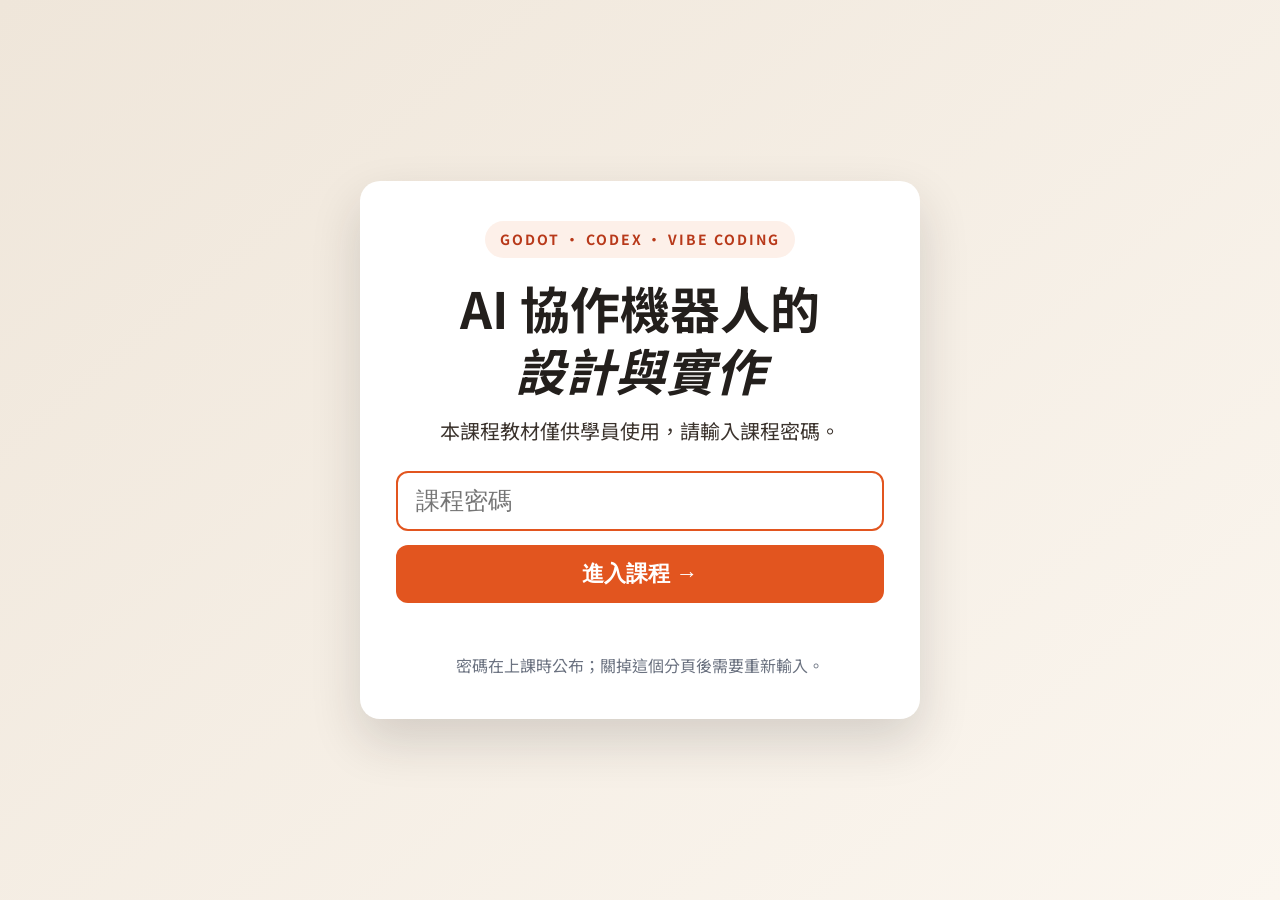
==== index.html @ 9efdf80b "feat: complete clone of AI Cobot course site with media, guides, samples and reader" ====
<!doctype html>
<html lang="zh-Hant">
<head>
<meta charset="utf-8">
<meta name="viewport" content="width=device-width,initial-scale=1">
<title>AI 協作機器人的設計與實作｜阿亮老師</title>
<meta name="description" content="阿亮老師課程：不用買硬體，用白話告訴 AI，在 Godot 做出一個個會動的機器人模擬。">
<link rel="preconnect" href="https://fonts.googleapis.com">
<link rel="preconnect" href="https://fonts.gstatic.com" crossorigin>
<link href="https://fonts.googleapis.com/css2?family=Noto+Sans+TC:wght@400;500;700&family=Noto+Serif+TC:wght@600;800;900&display=swap" rel="stylesheet">
<link rel="stylesheet" href="assets/style.css">
<style>
.cat{display:flex;align-items:baseline;flex-wrap:wrap;gap:14px;margin:40px 0 16px;font-size:30px}
.cat span{background:#e8531f;color:#fff;font-size:16px;padding:4px 12px;border-radius:6px}
.cat small{font-size:18px;color:#6b7280;font-weight:400}
.hero .sub2{font-size:clamp(24px,2vw,34px);font-weight:700;color:#3b332d;margin:0 0 14px;line-height:1.6}
.hero-art{aspect-ratio:3/2;box-shadow:0 22px 50px rgba(35,31,28,.14)}
.hero-art img{width:100%;height:100%;object-fit:cover;display:block}
.hero-art img{transition:opacity .8s}
.hero-art.is3d img{opacity:0}
.hero-art .hero3d{position:absolute;inset:0;width:100%;height:100%;display:block;touch-action:pan-y}
.pic.has-img .tagno{z-index:1}
a.pic{color:inherit}
.tvol h3 a:hover{color:var(--accent)}
.acts{display:flex;flex-wrap:wrap;gap:10px;align-items:flex-start;margin-top:4px}
.acts .btn,.res summary{display:inline-flex;align-items:center;gap:6px;font-weight:700;font-size:17px;padding:9px 16px;border-radius:10px;cursor:pointer;list-style:none;transition:.15s}
.acts .read{background:var(--accent);color:#fff}
.acts .read:hover{background:var(--accent-2)}
.acts .demo{background:#fff;color:#0f766e;border:1.5px solid #14b8a6}
.acts .vid{background:#fff;color:#7c3aed;border:1.5px solid #a78bfa}
.acts .vid:hover{background:#f5f3ff}
/* 三顆按鈕排同一排（2026-10-11 老師要求）；U00 有四顆，放不下才換行（2026-10-16） */
.acts{flex-wrap:wrap;gap:8px}
.acts .btn,.acts .res summary{white-space:nowrap;padding:9px 12px;font-size:clamp(14px,1.05vw,16.5px)}
.acts>.btn,.acts>.res{flex:0 1 auto;min-width:0}
.acts .demo:hover{background:#e6fffa}
.res{position:relative}
.res summary::-webkit-details-marker{display:none}
.res summary{background:#fff;color:var(--accent-2);border:1.5px solid var(--accent)}
.res summary:hover,.res[open] summary{background:var(--accent-soft)}
.res .menu{position:absolute;left:0;bottom:calc(100% + 8px);z-index:5;min-width:270px;background:#fff;border:1px solid var(--line);border-radius:12px;box-shadow:0 14px 34px rgba(35,31,28,.18);padding:6px}
.res .menu a{display:block;padding:10px 14px;border-radius:8px;font-size:16.5px;white-space:nowrap}
.res .menu a:hover{background:var(--accent-soft);color:var(--accent-2)}
.pic .soonbadge{position:absolute;top:13px;right:14px;z-index:1;background:rgba(35,31,28,.78);color:#fff;font-size:13.5px;font-weight:700;padding:4px 12px;border-radius:999px}
.tvol.soon .pic img{filter:saturate(.75)}
.tvol.soon{opacity:.82;cursor:default}
.tvol.soon:hover{transform:none}
.tvol.soon .pic{background:linear-gradient(140deg,#efe6da,#f8f1e8)}
a.dl{display:inline-block;margin:4px 10px 4px 0;color:#b93a10;font-weight:700}
/* 課程亮點（2026-10-16 老師要求：寫亮點、不寫數字、不寫上課方式） */
.hl{list-style:none;padding:0;margin:6px 0 10px;display:grid;grid-template-columns:repeat(3,1fr);gap:12px}
@media(max-width:900px){.hl{grid-template-columns:repeat(2,1fr)}}
@media(max-width:560px){.hl{grid-template-columns:1fr}}
.hl li{background:#fff;border:1px solid var(--line);border-left:5px solid var(--accent);border-radius:12px;padding:14px 16px;font-size:16.5px;line-height:1.65;color:#4b4038}
.hl li b{display:block;font-size:19px;color:#231f1c;margin-bottom:4px}
</style>
</head>
<body>
<div id="gate" class="gate" hidden>
  <form class="gcard" id="gform" autocomplete="off">
    <span class="badge">GODOT · CODEX · VIBE CODING</span>
    <h1>AI 協作機器人的<br><em>設計與實作</em></h1>
    <p class="gsub">本課程教材僅供學員使用，請輸入課程密碼。</p>
    <input id="gpw" type="password" placeholder="課程密碼" autocomplete="current-password" required>
    <button type="submit">進入課程 →</button>
    <p class="gerr" id="gerr" role="alert"></p>
    <p class="gnote">密碼在上課時公布；關掉這個分頁後需要重新輸入。</p>
  </form>
</div>
<div id="app"></div>
<div class="gbar" id="gbar" hidden><span id="glvl"></span><button id="gadm" hidden>🔑 密碼管理</button><button id="gout">🔒 登出</button></div>
<div class="gmask" id="gpanel" hidden>
  <div class="gbox" role="dialog" aria-label="密碼管理">
    <div class="ghead"><b>🔑 密碼管理</b><button class="gx" id="gclose" aria-label="關閉">✕</button></div>
    <p class="gtip">網站只存每組密碼的 SHA-256 雜湊，看不到明碼；忘記的密碼只能停用後重設一組新的。</p>
    <table class="gtab"><thead><tr><th>名稱</th><th>能看到</th><th>來源</th><th>狀態</th><th></th></tr></thead><tbody id="grows"></tbody></table>
    <h3 id="gfh">新增密碼</h3>
    <div class="gform2">
      <label>名稱<input id="nlabel" placeholder="例：週六班學員" maxlength="40"></label>
      <label>能看到<select id="nlvl"><option value="student">學員：前兩篇（U00～U06）</option><option value="all">全部單元（含第三篇以後）</option></select></label>
      <label>新密碼<input id="npw" type="text" placeholder="至少 6 個字" autocomplete="off"></label>
      <label>終極密碼（確認身分）<input id="napw" type="password" autocomplete="off"></label>
      <input type="hidden" id="nreplace">
      <button id="nsave">儲存</button><button id="ncancel" class="ghost" hidden>取消換密碼</button>
    </div>
    <p class="gmsg" id="gmsg" role="status"></p>
  </div>
</div>
<style>
.gate{position:fixed;inset:0;display:grid;place-items:center;padding:16px;background:linear-gradient(140deg,#efe6da,#fbf6ef)}
.gate[hidden],.gmask[hidden],.gbar[hidden]{display:none}
.gcard{width:min(560px,100%);background:#fff;border-radius:20px;box-shadow:0 22px 50px rgba(35,31,28,.16);padding:40px 36px;text-align:center}
.gcard h1{font-size:clamp(34px,5vw,50px);line-height:1.25;margin:18px 0 12px}
.gsub{font-size:20px;color:#3b332d;margin:0 0 22px}
.gcard input{width:100%;font-size:24px;padding:14px 18px;border:2px solid #d9cfc4;border-radius:12px;box-sizing:border-box}
.gcard input:focus{outline:none;border-color:var(--accent,#e8531f)}
.gcard button{width:100%;margin-top:14px;font-size:22px;font-weight:700;padding:14px;border:0;border-radius:12px;background:var(--accent,#e8531f);color:#fff;cursor:pointer}
.gerr{color:#c0392b;font-size:19px;font-weight:700;min-height:28px;margin:14px 0 0}
.gnote{color:#6b7280;font-size:16px;margin:6px 0 0}
.gbar{position:fixed;right:16px;bottom:16px;z-index:50;display:flex;gap:8px;align-items:center;flex-wrap:wrap;justify-content:flex-end}
.gbar span{background:#fff;border-radius:999px;padding:6px 12px;font-size:14px;color:#5b6472;box-shadow:0 6px 18px rgba(35,31,28,.12)}
.gbar button{font-size:16px;font-weight:700;padding:9px 16px;border-radius:999px;border:1.5px solid #d9cfc4;background:#fff;cursor:pointer;box-shadow:0 6px 18px rgba(35,31,28,.14)}
.gmask{position:fixed;inset:0;z-index:60;background:rgba(20,18,16,.45);display:grid;place-items:center;padding:12px}
.gbox{width:min(860px,100%);max-height:92vh;overflow:auto;background:#fff;border-radius:18px;padding:20px 22px;box-shadow:0 22px 50px rgba(0,0,0,.25)}
.ghead{display:flex;justify-content:space-between;align-items:center;font-size:22px}
.gx{border:0;background:none;font-size:22px;cursor:pointer}
.gtip{color:#6b7280;font-size:15px;margin:6px 0 10px}
.gtab{width:100%;border-collapse:collapse;font-size:15px}
.gtab th,.gtab td{border-bottom:1px solid #eee;padding:8px 6px;text-align:left;vertical-align:middle}
.gtab td button{font-size:14px;padding:4px 10px;border-radius:8px;border:1px solid #d9cfc4;background:#fff;cursor:pointer;margin:2px}
.gtab tr.off td{color:#aaa}
.gform2{display:grid;grid-template-columns:repeat(auto-fit,minmax(180px,1fr));gap:10px;align-items:end}
.gform2 label{display:flex;flex-direction:column;font-size:14px;color:#3b332d;gap:4px}
.gform2 input,.gform2 select{font-size:16px;padding:8px 10px;border:1.5px solid #d9cfc4;border-radius:10px}
.gform2 button{font-size:16px;font-weight:700;padding:10px;border:0;border-radius:10px;background:var(--accent,#e8531f);color:#fff;cursor:pointer}
.gform2 button.ghost{background:#eee;color:#333}
.gmsg{min-height:24px;font-weight:700;margin:10px 0 0}
</style>
<script type="module">
import { login, logout, session, homeHtml, levelName, adminList, adminAdd, adminRemove, adminDisable, adminEnable } from './assets/gate.js';
const $ = id => document.getElementById(id);
const next = new URLSearchParams(location.search).get('next');
let adminPw = '';
async function show(s){
  if (next && /^reader\.html\?u=[A-Za-z0-9]+$/.test(next)){ location.replace(next); return; }
  $('app').innerHTML = await homeHtml(s);
  $('gate').hidden = true; $('gbar').hidden = false;
  $('glvl').textContent = '目前權限：' + levelName(s.lvl);
  $('gadm').hidden = s.lvl !== 'admin';
  document.addEventListener('click', e => {
    document.querySelectorAll('details.res[open]').forEach(d => { if (!d.contains(e.target)) d.open = false; });
  });
  if (location.hash){ const t = document.querySelector(location.hash); if (t) t.scrollIntoView(); }
}
$('gout').onclick = () => { logout(); location.href = 'index.html'; };
$('gform').onsubmit = async e => {
  e.preventDefault();
  $('gerr').textContent = '';
  try{
    const pw = $('gpw').value, lvl = await login(pw);
    if (!lvl){ $('gerr').textContent = '密碼不正確，請再試一次'; $('gpw').select(); return; }
    if (lvl === 'admin') adminPw = pw;
    show(await session());
  }catch(_){ $('gerr').textContent = '這個瀏覽器無法驗證密碼（請用 https 開啟網站）'; }
};
/* ---------- 密碼管理 ---------- */
const msg = (t, ok) => { $('gmsg').textContent = t; $('gmsg').style.color = ok ? '#0f766e' : '#c0392b'; };
const esc = t => String(t || '').replace(/[&<>"]/g, c => ({ '&': '&amp;', '<': '&lt;', '>': '&gt;', '"': '&quot;' })[c]);
async function draw(){
  const rows = await adminList();
  $('grows').innerHTML = rows.map(r => `<tr class="${r.off ? 'off' : ''}"><td>${esc(r.label) || '（未命名）'}</td><td>${levelName(r.lvl)}</td>
    <td>${r.builtin ? '內建' : '線上新增'}</td><td>${r.off ? '已停用' : '可登入'}</td><td>${r.lvl === 'admin' ? '' :
    `<button data-a="re" data-h="${r.h}" data-l="${esc(r.label)}" data-v="${r.lvl}" data-b="${r.builtin ? 1 : 0}">換密碼</button>` +
    (r.off ? `<button data-a="on" data-h="${r.h}">啟用</button>` : `<button data-a="off" data-h="${r.h}">停用</button>`) +
    (r.builtin ? '' : `<button data-a="del" data-h="${r.h}">刪除</button>`)}</td></tr>`).join('');
}
function resetForm(){ $('nreplace').value = ''; $('gfh').textContent = '新增密碼'; $('ncancel').hidden = true; $('nlabel').value = ''; $('npw').value = ''; }
$('gadm').onclick = async () => { $('gpanel').hidden = false; $('napw').value = adminPw; msg(''); resetForm(); try{ await draw(); }catch(e){ msg('讀取失敗：' + e.message); } };
$('gclose').onclick = () => { $('gpanel').hidden = true; };
$('ncancel').onclick = resetForm;
$('grows').onclick = async e => {
  const b = e.target.closest('button'); if (!b) return;
  const ap = $('napw').value; if (!ap){ msg('請先在下方輸入終極密碼'); return; }
  try{
    if (b.dataset.a === 're'){
      $('nreplace').value = b.dataset.h + '|' + b.dataset.b; $('nlabel').value = b.dataset.l; $('nlvl').value = b.dataset.v;
      $('gfh').textContent = '換密碼：' + (b.dataset.l || ''); $('ncancel').hidden = false; $('npw').focus(); return;
    }
    if (b.dataset.a === 'off') await adminDisable(ap, b.dataset.h);
    if (b.dataset.a === 'on') await adminEnable(ap, b.dataset.h);
    if (b.dataset.a === 'del') await adminRemove(ap, b.dataset.h);
    adminPw = ap; msg('已更新', true); await draw();
  }catch(err){ msg(err.message); }
};
$('nsave').onclick = async () => {
  const ap = $('napw').value, pw = $('npw').value.trim(), label = $('nlabel').value.trim(), lvl = $('nlvl').value;
  if (!ap){ msg('請輸入終極密碼'); return; }
  try{
    await adminAdd(ap, label, lvl, pw);
    const rep = $('nreplace').value;
    if (rep){ const [h, builtin] = rep.split('|'); await (builtin === '1' ? adminDisable(ap, h) : adminRemove(ap, h)); }
    adminPw = ap; msg(rep ? '已換成新密碼（舊密碼已失效）' : '已新增，現在就能用這組密碼登入', true); resetForm(); await draw();
  }catch(err){ msg(err.message); }
};
const s = await session();
if (s) show(s); else { $('gate').hidden = false; $('gpw').focus(); }
</script>
</body>
</html>
---- assets/style.css ----
/* 課程首頁樣式 — 仿雜誌書封風格，淺色底＋橘紅強調 */
:root{
  --ink:#231f1c; --soft:#6b625a; --line:#e6e0d6;
  --accent:#e2551f; --accent-2:#b8391a; --accent-soft:#fdf0e9;
  --paper:#fffdf9; --bg:#f4f1ea;
}
*{box-sizing:border-box}
html{scroll-behavior:smooth}
body{
  margin:0;background:var(--bg);color:var(--ink);
  font-family:"Noto Sans TC","Microsoft JhengHei",system-ui,sans-serif;
  line-height:1.8;-webkit-font-smoothing:antialiased;
}
a{color:inherit;text-decoration:none}
.wrap{width:100%;max-width:1880px;margin:0 auto;padding:0 clamp(18px,3vw,56px)}

/* 跑馬燈 */
.ticker{background:var(--ink);color:#f6efe7;overflow:hidden;font-size:16px;padding:10px 0}
.ticker-track{display:flex;width:max-content;animation:roll 34s linear infinite}
.ticker-group{display:flex;align-items:center;gap:16px;padding-right:16px;white-space:nowrap}
.ticker a{opacity:.9}
.ticker a:hover{opacity:1;color:#ffb08a}
.ticker .sep{opacity:.4}
@keyframes roll{from{transform:translateX(0)}to{transform:translateX(-50%)}}
@media(prefers-reduced-motion:reduce){.ticker-track{animation:none}}

/* Hero */
.hero{display:grid;grid-template-columns:1.05fr .95fr;gap:44px;align-items:center;
      padding:56px 0 44px}
.badge{display:inline-block;background:var(--accent-soft);color:var(--accent-2);
       font-size:14px;font-weight:700;letter-spacing:.14em;padding:6px 15px;border-radius:999px}
.hero h1{font-family:"Noto Serif TC",serif;font-size:clamp(40px,3.6vw,64px);line-height:1.28;
         margin:16px 0 14px;letter-spacing:-.01em}
.hero h1 em{font-style:normal;color:var(--accent);display:block}
.lead{color:var(--soft);font-size:20px;margin:0 0 26px}
.cta{display:inline-block;background:var(--accent);color:#fff;font-weight:700;
     padding:16px 36px;border-radius:12px;font-size:19px;transition:.18s}
.cta:hover{background:var(--accent-2);transform:translateY(-2px);
           box-shadow:0 10px 24px rgba(226,85,31,.28)}
.hero-art{aspect-ratio:16/10;border-radius:18px;border:1px solid var(--line);
          background:linear-gradient(135deg,#fff 0%,var(--accent-soft) 55%,#ffe4d3 100%);
          display:grid;place-items:center;overflow:hidden;position:relative}
.hero-art .glyph{font-size:96px;opacity:.85}
.hero-art .stack{position:absolute;display:flex;gap:11px;bottom:22px}
.hero-art .stack i{width:52px;height:68px;border-radius:5px;background:#fff;
                   border:1px solid var(--line);box-shadow:0 5px 14px rgba(0,0,0,.09);
                   display:grid;place-items:center;font-style:normal;font-weight:800;
                   color:var(--accent);font-size:15px}

/* 區塊 */
.sec{padding:46px 0 10px}
.sec h2{font-family:"Noto Serif TC",serif;font-size:36px;margin:0 0 6px}
.sub{color:var(--soft);margin:0 0 26px;font-size:19px}

/* 卡片牆 */
.mag{display:grid;grid-template-columns:repeat(auto-fill,minmax(400px,1fr));gap:28px}
.tvol{display:flex;flex-direction:column;background:var(--paper);border:1px solid var(--line);
      border-radius:16px;overflow:hidden;transition:.2s}
.tvol:hover{transform:translateY(-4px);box-shadow:0 16px 36px rgba(35,31,28,.13);
            border-color:#d9cfc0}
.pic{aspect-ratio:16/9;overflow:hidden;display:grid;place-items:center;position:relative;
     background:linear-gradient(140deg,#2b2622,#4a3f36)}
.pic .big{font-size:84px}
.pic img{width:100%;height:100%;object-fit:cover;display:block;transition:transform .35s}
.tvol:hover .pic img{transform:scale(1.04)}
.pic.has-img .tagno{z-index:1;box-shadow:0 2px 8px rgba(0,0,0,.2)}
.pic .tagno{position:absolute;top:13px;left:14px;background:rgba(255,255,255,.93);
            color:var(--accent-2);font-size:13.5px;font-weight:800;letter-spacing:.1em;
            padding:4px 11px;border-radius:999px}
.tvol .body{padding:19px 21px 21px;display:flex;flex-direction:column;flex:1}
.no{color:var(--accent);font-size:14px;font-weight:800;letter-spacing:.14em;margin-bottom:6px}
.tvol h3{font-size:24px;margin:0 0 9px;line-height:1.45}
.tvol p{color:var(--soft);font-size:17.5px;margin:0 0 15px;flex:1}
.go{color:var(--accent);font-weight:700;font-size:17px}
.tvol:hover .go{color:var(--accent-2)}
.meta{margin-top:13px;padding-top:12px;border-top:1px dashed var(--line);
      color:var(--soft);font-size:15.5px}

/* 一覽表 */
.toc{background:var(--paper);border:1px solid var(--line);border-radius:16px;overflow:hidden}
.toc a,.toc .row{display:flex;align-items:center;gap:17px;padding:16px 22px;
                 border-bottom:1px solid var(--line);transition:.15s}
.toc a:last-child,.toc .row:last-child{border-bottom:0}
.toc a:hover{background:var(--accent-soft);padding-left:27px}
.toc .ch{font-weight:800;color:var(--accent);min-width:46px;font-size:18px}
.toc .nm{font-weight:700;font-size:19.5px}
.toc .ds{color:var(--soft);font-size:16.5px}
.toc .ar{margin-left:auto;color:var(--accent);font-weight:700}
.toc .row.soon{opacity:.55}
.toc .row.soon .ar{color:var(--soft);font-size:13px;font-weight:500}

/* 提示條 */
.tipbar{display:flex;gap:13px;align-items:flex-start;background:#fff8ef;
        border:1px solid #f2d7bd;border-radius:13px;padding:17px 22px;margin:26px 0 0;
        font-size:17.5px;color:#6d4a2f}
.tipbar b{color:var(--accent-2)}

/* 頁尾 */
footer{margin-top:64px;background:var(--ink);color:#e8e0d7;padding:40px 0 30px}
footer .wrap{text-align:center}
.au-label{color:#c9bdb0;font-size:12.5px;letter-spacing:.2em;margin-bottom:14px}
.au-name{font-family:"Noto Serif TC",serif;font-size:23px;margin:0 0 8px;color:#fff}
.au-desc{color:#bdb2a6;font-size:14.5px;margin:0 auto 22px;max-width:560px}
.license{border-top:1px solid #3b3530;padding-top:22px;margin-top:26px}
.lic-t{font-weight:700;margin:0 0 6px;color:#fff}
.fs{color:#bdb2a6;font-size:13.5px;margin:0 0 4px}
.warn{color:#e8946b;font-size:13px;margin:6px 0 0}

@media(max-width:860px){
  .mag{grid-template-columns:1fr}
  .hero{grid-template-columns:1fr;gap:26px;padding:34px 0 28px}
  .hero h1{font-size:33px}
  .hero-art{aspect-ratio:16/9}
  .toc a,.toc .row{flex-wrap:wrap;gap:9px}
}

/* Netlify 免費方案會注入一個 z-index 極高的徽章 iframe，
   位置正好壓在右下角工具列上，把「程式碼」按鈕擋住。
   這裡直接隱藏它，避免影響操作。 */
#nl-badge-frame,
iframe[title="Powered by Netlify"],
[id^="netlify-badge"]{
  display:none !important;
  pointer-events:none !important;
}
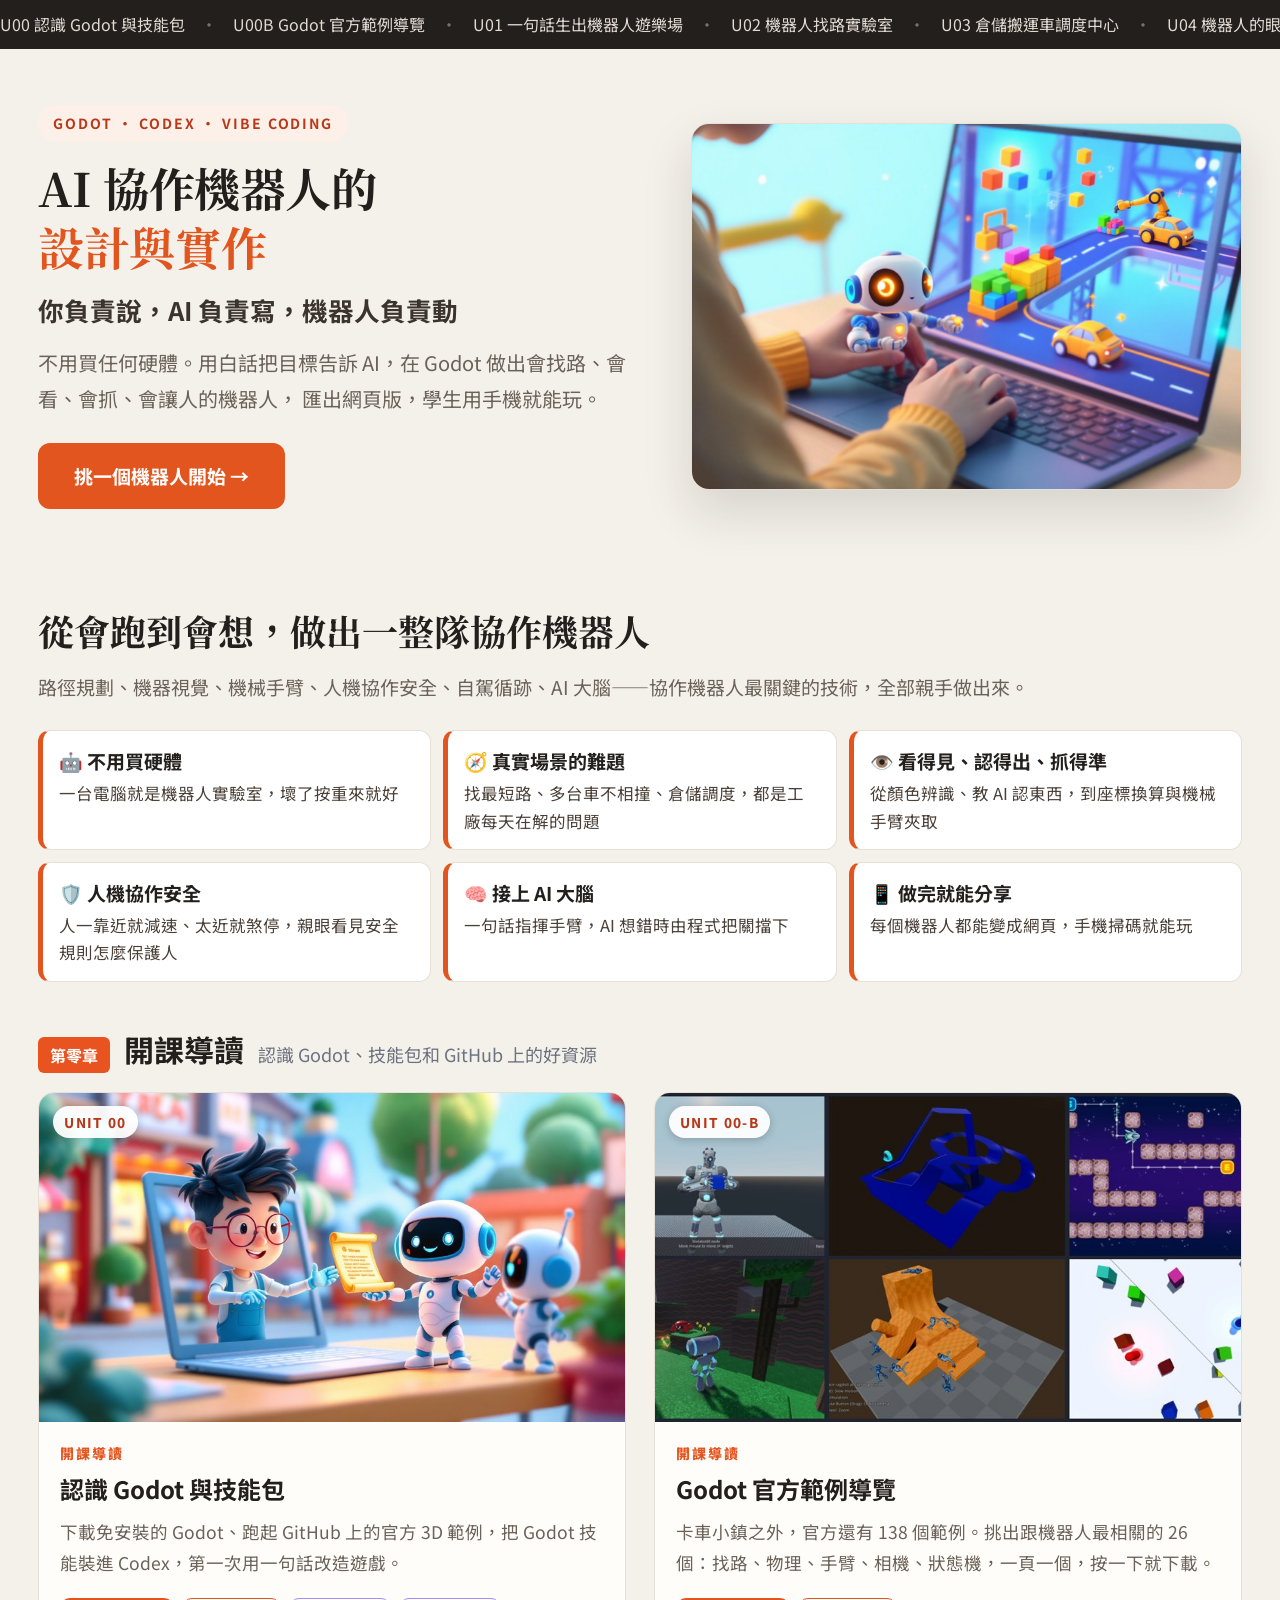
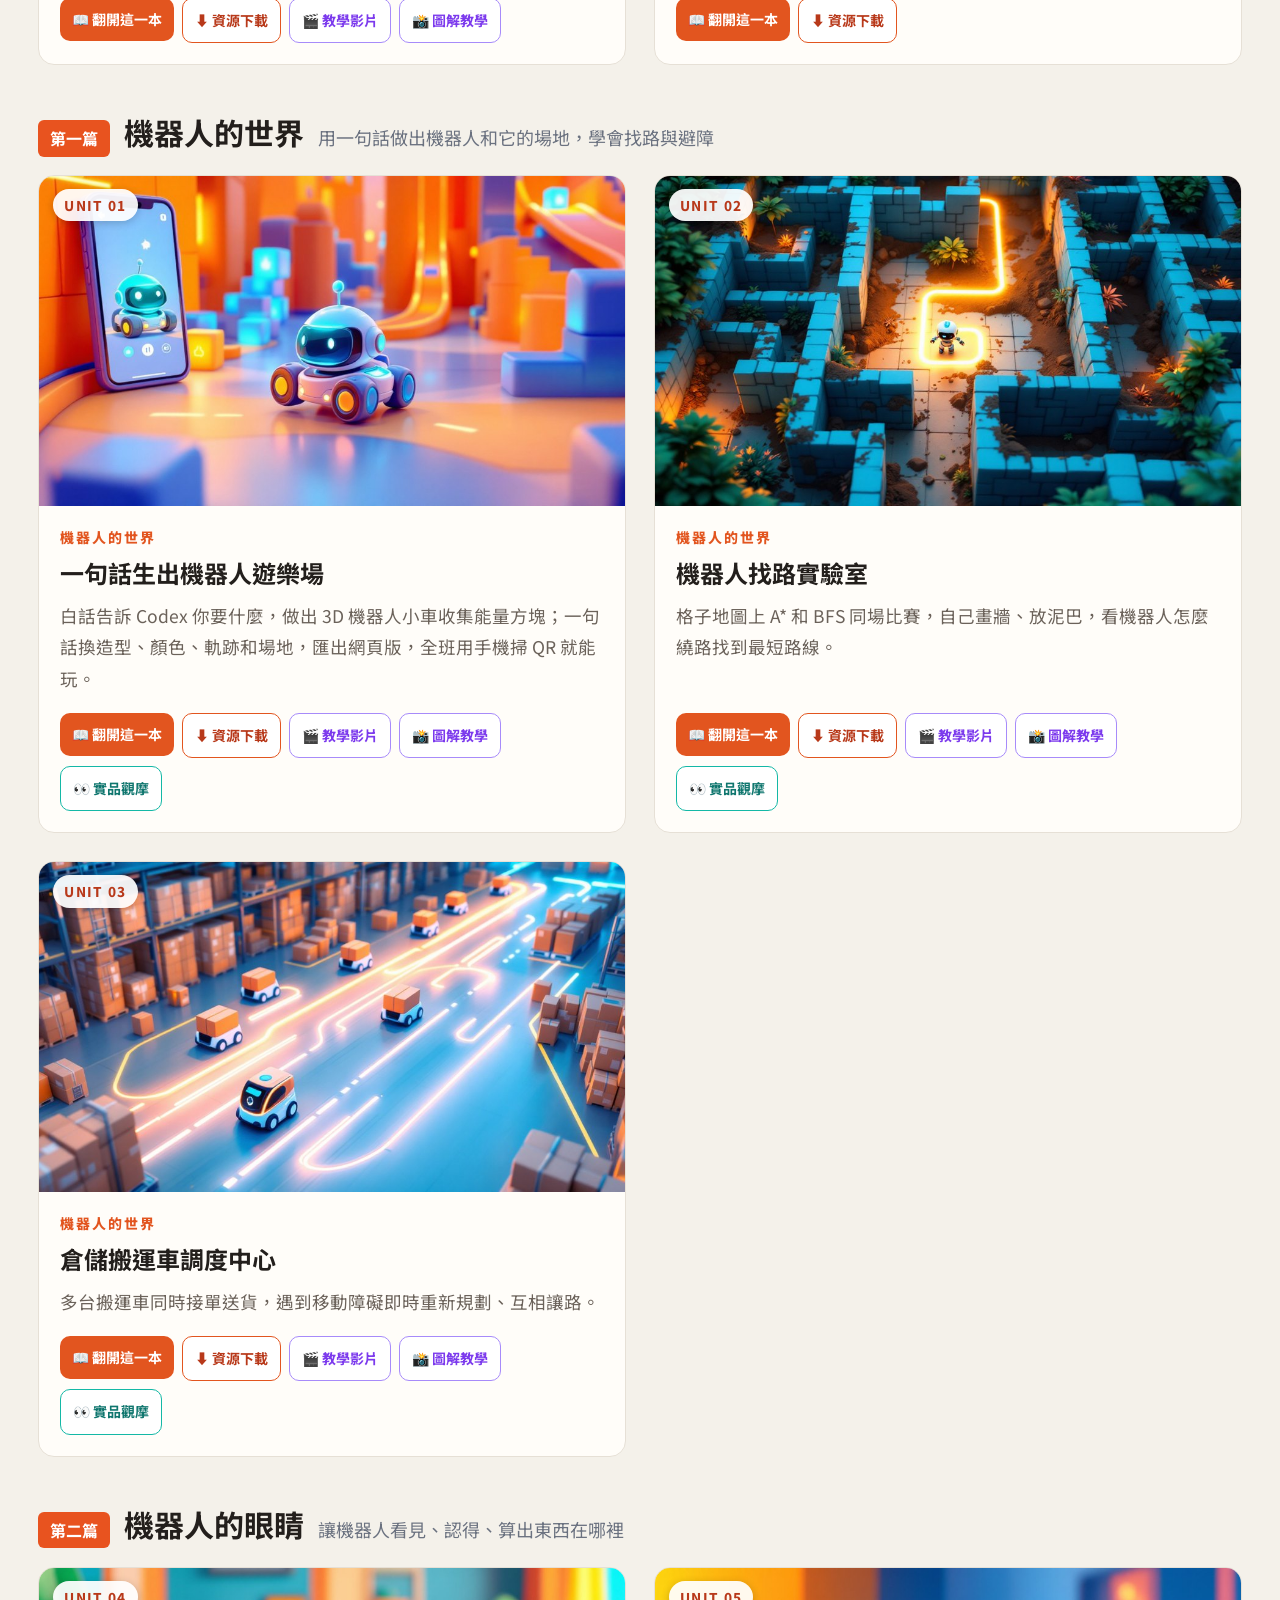
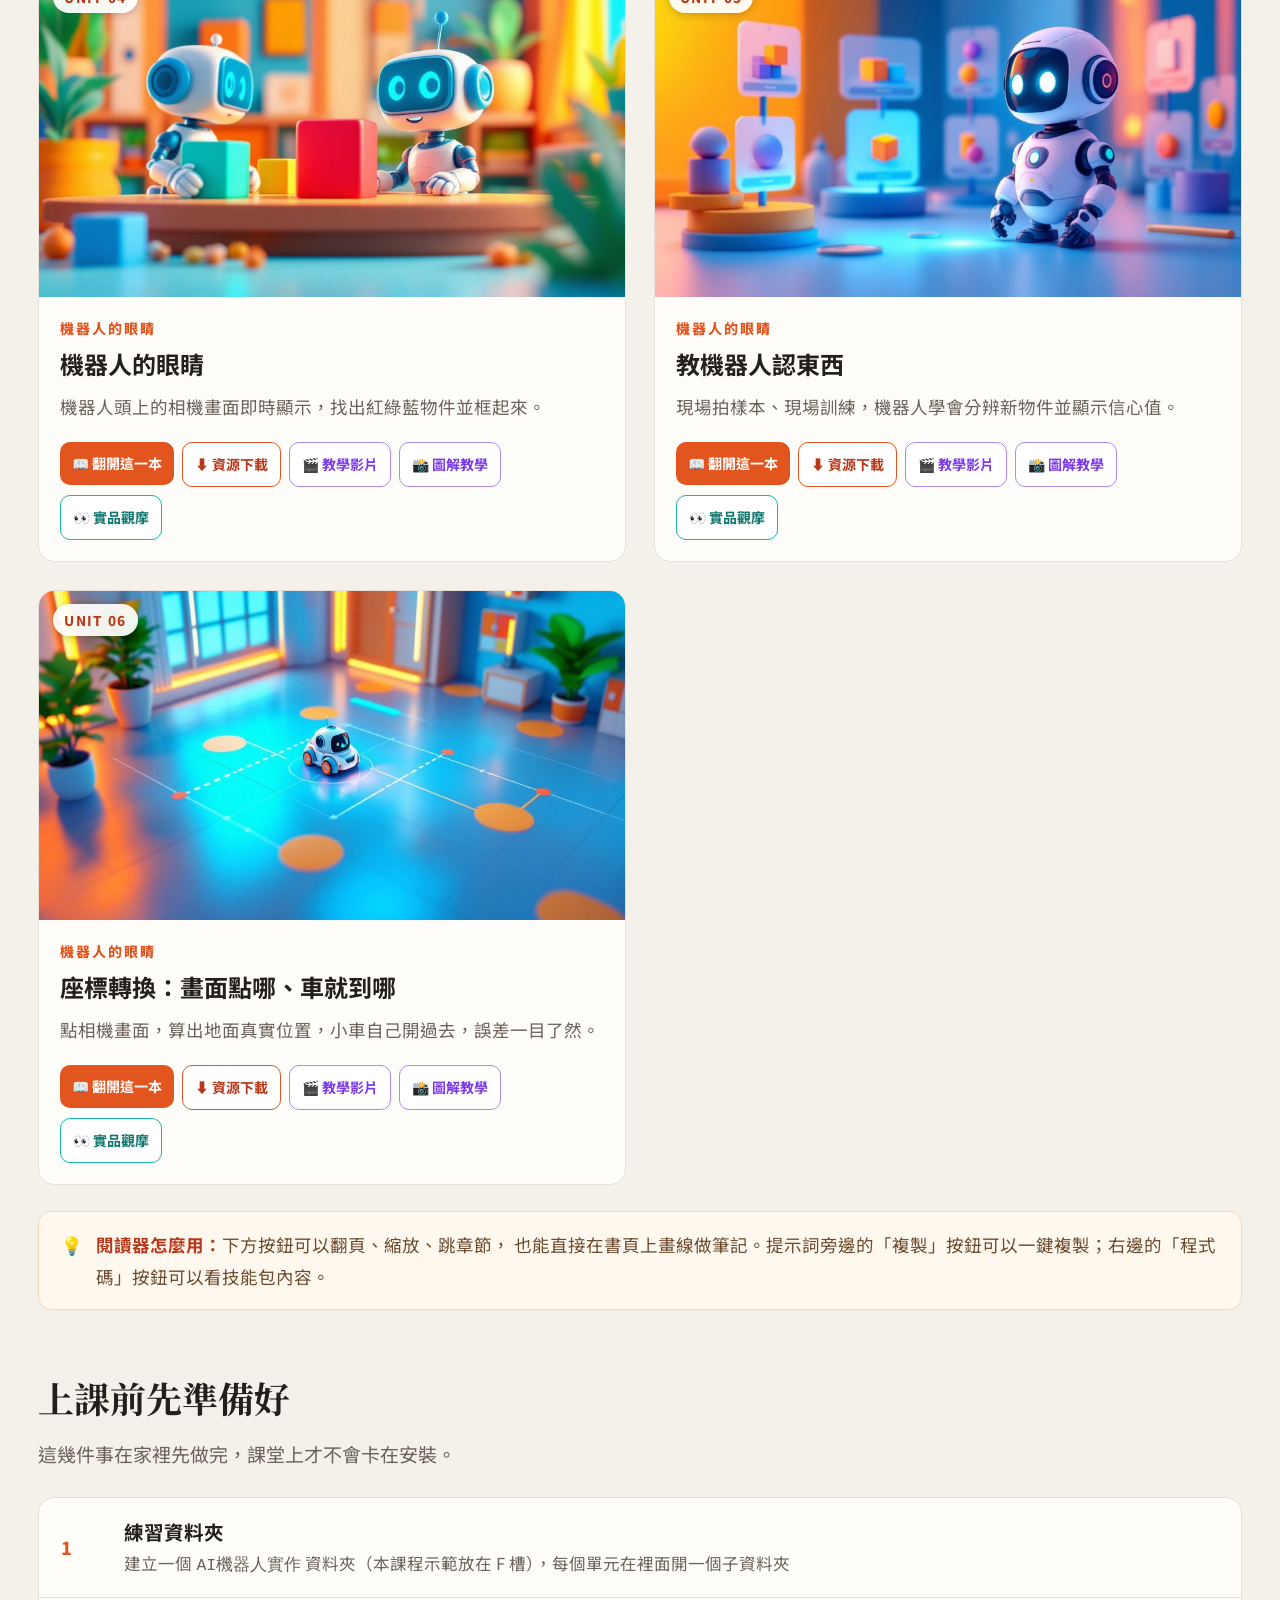
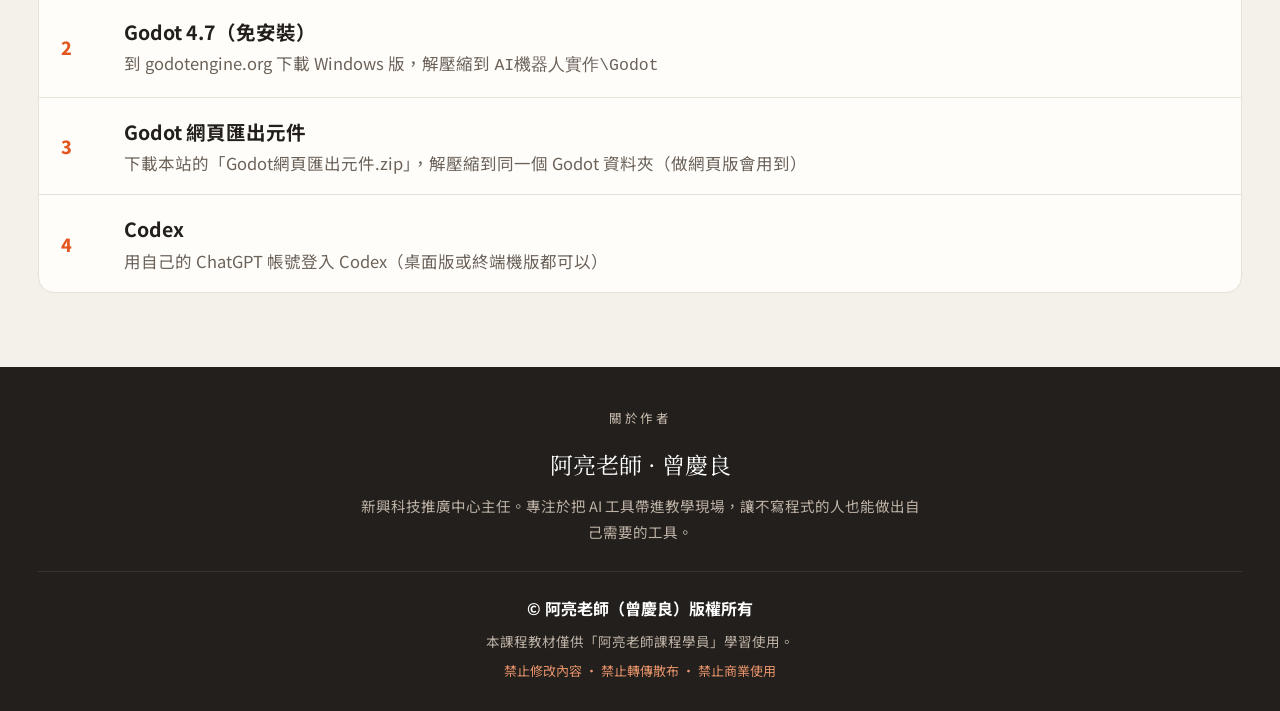
==== commit e2278f56: "feat: remove password gate completely for open access" ====
--- a/index.html
+++ b/index.html
@@ -56,134 +56,98 @@
 </style>
 </head>
 <body>
-<div id="gate" class="gate" hidden>
-  <form class="gcard" id="gform" autocomplete="off">
-    <span class="badge">GODOT · CODEX · VIBE CODING</span>
-    <h1>AI 協作機器人的<br><em>設計與實作</em></h1>
-    <p class="gsub">本課程教材僅供學員使用，請輸入課程密碼。</p>
-    <input id="gpw" type="password" placeholder="課程密碼" autocomplete="current-password" required>
-    <button type="submit">進入課程 →</button>
-    <p class="gerr" id="gerr" role="alert"></p>
-    <p class="gnote">密碼在上課時公布；關掉這個分頁後需要重新輸入。</p>
-  </form>
+<div id="app">
+<div class="ticker"><div class="ticker-track">
+<div class="ticker-group"><a href="#units">U00 認識 Godot 與技能包</a><span class="sep">·</span><a href="#units">U00B Godot 官方範例導覽</a><span class="sep">·</span><a href="#units">U01 一句話生出機器人遊樂場</a><span class="sep">·</span><a href="#units">U02 機器人找路實驗室</a><span class="sep">·</span><a href="#units">U03 倉儲搬運車調度中心</a><span class="sep">·</span><a href="#units">U04 機器人的眼睛</a><span class="sep">·</span><a href="#units">U05 教機器人認東西</a><span class="sep">·</span><a href="#units">U06 座標轉換：畫面點哪、車就到哪</a><span class="sep">·</span></div><div class="ticker-group" aria-hidden="true"><a href="#units">U00 認識 Godot 與技能包</a><span class="sep">·</span><a href="#units">U00B Godot 官方範例導覽</a><span class="sep">·</span><a href="#units">U01 一句話生出機器人遊樂場</a><span class="sep">·</span><a href="#units">U02 機器人找路實驗室</a><span class="sep">·</span><a href="#units">U03 倉儲搬運車調度中心</a><span class="sep">·</span><a href="#units">U04 機器人的眼睛</a><span class="sep">·</span><a href="#units">U05 教機器人認東西</a><span class="sep">·</span><a href="#units">U06 座標轉換：畫面點哪、車就到哪</a><span class="sep">·</span></div>
+</div></div>
+<div class="wrap">
+  <section class="hero">
+    <div>
+      <span class="badge">GODOT · CODEX · VIBE CODING</span>
+      <h1>AI 協作機器人的<br><em>設計與實作</em></h1>
+      <p class="sub2">你負責說，AI 負責寫，機器人負責動</p>
+      <p class="lead">不用買任何硬體。用白話把目標告訴 AI，在 Godot 做出會找路、會看、會抓、會讓人的機器人，
+        匯出網頁版，學生用手機就能玩。</p>
+      <a class="cta" href="#units">挑一個機器人開始 →</a>
+    </div>
+    <div class="hero-art"><img src="assets/hero.jpg" alt="老師對著筆電說出需求，螢幕裡的機器人開始動起來"></div>
+  </section>
+
+  <section class="sec" id="units">
+    <h2>從會跑到會想，做出一整隊協作機器人</h2>
+    <p class="sub">路徑規劃、機器視覺、機械手臂、人機協作安全、自駕循跡、AI 大腦——協作機器人最關鍵的技術，全部親手做出來。</p>
+    <ul class="hl">
+      <li><b>🤖 不用買硬體</b>一台電腦就是機器人實驗室，壞了按重來就好</li>
+      <li><b>🧭 真實場景的難題</b>找最短路、多台車不相撞、倉儲調度，都是工廠每天在解的問題</li>
+      <li><b>👁️ 看得見、認得出、抓得準</b>從顏色辨識、教 AI 認東西，到座標換算與機械手臂夾取</li>
+      <li><b>🛡️ 人機協作安全</b>人一靠近就減速、太近就煞停，親眼看見安全規則怎麼保護人</li>
+      <li><b>🧠 接上 AI 大腦</b>一句話指揮手臂，AI 想錯時由程式把關擋下</li>
+      <li><b>📱 做完就能分享</b>每個機器人都能變成網頁，手機掃碼就能玩</li>
+    </ul>
+    <h3 class="cat"><span>第零章</span>開課導讀<small>認識 Godot、技能包和 GitHub 上的好資源</small></h3>
+<div class="mag">
+<div class="tvol"><a class="pic has-img" href="reader.html?u=U00"><span class="tagno">UNIT 00</span><img src="assets/cards/U00.jpg" alt="認識 Godot 與技能包 封面" loading="lazy"></a><div class="body"><div class="no">開課導讀</div><h3><a href="reader.html?u=U00">認識 Godot 與技能包</a></h3><p>下載免安裝的 Godot、跑起 GitHub 上的官方 3D 範例，把 Godot 技能裝進 Codex，第一次用一句話改造遊戲。</p><div class="acts"><a class="btn read" href="reader.html?u=U00">📖 翻開這一本</a><details class="res"><summary>⬇ 資源下載</summary><div class="menu"><a href="code/U00/3d_truck_town.zip" download>📦 官方範例 3d_truck_town</a><a href="code/U00/Godot網頁匯出元件.zip" download>📦 Godot網頁匯出元件</a><a href="code/U00/U00_範例成品.zip" download>📦 範例成品</a><a href="assets/prompt.html?f=code/U00/U00_提示詞.txt" target="_blank" rel="noopener">📝 提示詞（開啟並複製）</a><a href="https://github.com/godotengine/godot/releases/download/4.7.2-stable/Godot_v4.7.2-stable_win64.exe.zip" rel="noopener">🔗 Godot 4.7.2 本體（官方，約 82 MB）</a><a href="https://github.com/haxqer/godot-skill/releases/latest/download/godot.zip" rel="noopener">🔗 Godot 技能包 godot.zip（原作者 haxqer）</a></div></details><a class="btn vid" href="assets/video/U00.mp4" target="_blank" rel="noopener">🎬 教學影片</a><a class="btn vid" href="assets/guide/U00/index.html" target="_blank" rel="noopener">📸 圖解教學</a></div></div></div>
+<div class="tvol"><a class="pic has-img" href="reader.html?u=U00B"><span class="tagno">UNIT 00-B</span><img src="assets/cards/U00B.jpg" alt="Godot 官方範例導覽 封面" loading="lazy"></a><div class="body"><div class="no">開課導讀</div><h3><a href="reader.html?u=U00B">Godot 官方範例導覽</a></h3><p>卡車小鎮之外，官方還有 138 個範例。挑出跟機器人最相關的 26 個：找路、物理、手臂、相機、狀態機，一頁一個，按一下就下載。</p><div class="acts"><a class="btn read" href="reader.html?u=U00B">📖 翻開這一本</a><details class="res"><summary>⬇ 資源下載</summary><div class="menu"><a href="assets/prompt.html?f=code/U00B/U00B_範例清單.txt" target="_blank" rel="noopener">📝 26 個範例下載清單（開啟並複製）</a><a href="https://github.com/godotengine/godot-demo-projects/releases/latest" rel="noopener">🔗 全部 138 個官方範例（官方下載頁）</a></div></details></div></div></div>
 </div>
-<div id="app"></div>
-<div class="gbar" id="gbar" hidden><span id="glvl"></span><button id="gadm" hidden>🔑 密碼管理</button><button id="gout">🔒 登出</button></div>
-<div class="gmask" id="gpanel" hidden>
-  <div class="gbox" role="dialog" aria-label="密碼管理">
-    <div class="ghead"><b>🔑 密碼管理</b><button class="gx" id="gclose" aria-label="關閉">✕</button></div>
-    <p class="gtip">網站只存每組密碼的 SHA-256 雜湊，看不到明碼；忘記的密碼只能停用後重設一組新的。</p>
-    <table class="gtab"><thead><tr><th>名稱</th><th>能看到</th><th>來源</th><th>狀態</th><th></th></tr></thead><tbody id="grows"></tbody></table>
-    <h3 id="gfh">新增密碼</h3>
-    <div class="gform2">
-      <label>名稱<input id="nlabel" placeholder="例：週六班學員" maxlength="40"></label>
-      <label>能看到<select id="nlvl"><option value="student">學員：前兩篇（U00～U06）</option><option value="all">全部單元（含第三篇以後）</option></select></label>
-      <label>新密碼<input id="npw" type="text" placeholder="至少 6 個字" autocomplete="off"></label>
-      <label>終極密碼（確認身分）<input id="napw" type="password" autocomplete="off"></label>
-      <input type="hidden" id="nreplace">
-      <button id="nsave">儲存</button><button id="ncancel" class="ghost" hidden>取消換密碼</button>
+<h3 class="cat"><span>第一篇</span>機器人的世界<small>用一句話做出機器人和它的場地，學會找路與避障</small></h3>
+<div class="mag">
+<div class="tvol"><a class="pic has-img" href="reader.html?u=U01"><span class="tagno">UNIT 01</span><img src="assets/cards/U01.jpg" alt="一句話生出機器人遊樂場 封面" loading="lazy"></a><div class="body"><div class="no">機器人的世界</div><h3><a href="reader.html?u=U01">一句話生出機器人遊樂場</a></h3><p>白話告訴 Codex 你要什麼，做出 3D 機器人小車收集能量方塊；一句話換造型、顏色、軌跡和場地，匯出網頁版，全班用手機掃 QR 就能玩。</p><div class="acts"><a class="btn read" href="reader.html?u=U01">📖 翻開這一本</a><details class="res"><summary>⬇ 資源下載</summary><div class="menu"><a href="code/U01/Godot網頁匯出元件.zip" download>📦 Godot網頁匯出元件</a><a href="code/U01/U01_機器人遊樂場_SKILL.zip" download>📦 技能包（交給 Codex 用）</a><a href="code/U01/U01_範例成品.zip" download>📦 範例成品</a><a href="assets/prompt.html?f=code/U01/U01_提示詞.txt" target="_blank" rel="noopener">📝 提示詞（開啟並複製）</a><a href="assets/prompt.html?f=code/U01/U01_改造.txt" target="_blank" rel="noopener">📝 改造（開啟並複製）</a></div></details><a class="btn vid" href="assets/video/U01.mp4" target="_blank" rel="noopener">🎬 教學影片</a><a class="btn vid" href="assets/guide/U01/index.html" target="_blank" rel="noopener">📸 圖解教學</a><a class="btn demo" href="https://u01-robot-playground-aliang.netlify.app" target="_blank" rel="noopener">👀 實品觀摩</a></div></div></div>
+<div class="tvol"><a class="pic has-img" href="reader.html?u=U02"><span class="tagno">UNIT 02</span><img src="assets/cards/U02.jpg" alt="機器人找路實驗室 封面" loading="lazy"></a><div class="body"><div class="no">機器人的世界</div><h3><a href="reader.html?u=U02">機器人找路實驗室</a></h3><p>格子地圖上 A* 和 BFS 同場比賽，自己畫牆、放泥巴，看機器人怎麼繞路找到最短路線。</p><div class="acts"><a class="btn read" href="reader.html?u=U02">📖 翻開這一本</a><details class="res"><summary>⬇ 資源下載</summary><div class="menu"><a href="code/U02/U02_機器人找路實驗室_SKILL.zip" download>📦 技能包（交給 Codex 用）</a><a href="code/U02/U02_範例成品.zip" download>📦 範例成品</a><a href="assets/prompt.html?f=code/U02/U02_提示詞.txt" target="_blank" rel="noopener">📝 提示詞（開啟並複製）</a><a href="assets/prompt.html?f=code/U02/U02_改造.txt" target="_blank" rel="noopener">📝 改造（開啟並複製）</a></div></details><a class="btn vid" href="assets/video/U02.mp4" target="_blank" rel="noopener">🎬 教學影片</a><a class="btn vid" href="assets/guide/U02/index.html" target="_blank" rel="noopener">📸 圖解教學</a><a class="btn demo" href="https://u02-pathfinding-lab-aliang.netlify.app" target="_blank" rel="noopener">👀 實品觀摩</a></div></div></div>
+<div class="tvol"><a class="pic has-img" href="reader.html?u=U03"><span class="tagno">UNIT 03</span><img src="assets/cards/U03.jpg" alt="倉儲搬運車調度中心 封面" loading="lazy"></a><div class="body"><div class="no">機器人的世界</div><h3><a href="reader.html?u=U03">倉儲搬運車調度中心</a></h3><p>多台搬運車同時接單送貨，遇到移動障礙即時重新規劃、互相讓路。</p><div class="acts"><a class="btn read" href="reader.html?u=U03">📖 翻開這一本</a><details class="res"><summary>⬇ 資源下載</summary><div class="menu"><a href="code/U03/U03_倉儲搬運車調度中心_SKILL.zip" download>📦 技能包（交給 Codex 用）</a><a href="code/U03/U03_範例成品.zip" download>📦 範例成品</a><a href="assets/prompt.html?f=code/U03/U03_提示詞.txt" target="_blank" rel="noopener">📝 提示詞（開啟並複製）</a><a href="assets/prompt.html?f=code/U03/U03_改造.txt" target="_blank" rel="noopener">📝 改造（開啟並複製）</a></div></details><a class="btn vid" href="assets/video/U03.mp4" target="_blank" rel="noopener">🎬 教學影片</a><a class="btn vid" href="assets/guide/U03/index.html" target="_blank" rel="noopener">📸 圖解教學</a><a class="btn demo" href="https://u03-warehouse-fleet-aliang.netlify.app" target="_blank" rel="noopener">👀 實品觀摩</a></div></div></div>
+</div>
+<h3 class="cat"><span>第二篇</span>機器人的眼睛<small>讓機器人看見、認得、算出東西在哪裡</small></h3>
+<div class="mag">
+<div class="tvol"><a class="pic has-img" href="reader.html?u=U04"><span class="tagno">UNIT 04</span><img src="assets/cards/U04.jpg" alt="機器人的眼睛 封面" loading="lazy"></a><div class="body"><div class="no">機器人的眼睛</div><h3><a href="reader.html?u=U04">機器人的眼睛</a></h3><p>機器人頭上的相機畫面即時顯示，找出紅綠藍物件並框起來。</p><div class="acts"><a class="btn read" href="reader.html?u=U04">📖 翻開這一本</a><details class="res"><summary>⬇ 資源下載</summary><div class="menu"><a href="code/U04/U04_機器人的眼睛_SKILL.zip" download>📦 技能包（交給 Codex 用）</a><a href="code/U04/U04_範例成品.zip" download>📦 範例成品</a><a href="assets/prompt.html?f=code/U04/U04_提示詞.txt" target="_blank" rel="noopener">📝 提示詞（開啟並複製）</a><a href="assets/prompt.html?f=code/U04/U04_改造.txt" target="_blank" rel="noopener">📝 改造（開啟並複製）</a></div></details><a class="btn vid" href="assets/video/U04.mp4" target="_blank" rel="noopener">🎬 教學影片</a><a class="btn vid" href="assets/guide/U04/index.html" target="_blank" rel="noopener">📸 圖解教學</a><a class="btn demo" href="https://u04-robot-vision-aliang.netlify.app" target="_blank" rel="noopener">👀 實品觀摩</a></div></div></div>
+<div class="tvol"><a class="pic has-img" href="reader.html?u=U05"><span class="tagno">UNIT 05</span><img src="assets/cards/U05.jpg" alt="教機器人認東西 封面" loading="lazy"></a><div class="body"><div class="no">機器人的眼睛</div><h3><a href="reader.html?u=U05">教機器人認東西</a></h3><p>現場拍樣本、現場訓練，機器人學會分辨新物件並顯示信心值。</p><div class="acts"><a class="btn read" href="reader.html?u=U05">📖 翻開這一本</a><details class="res"><summary>⬇ 資源下載</summary><div class="menu"><a href="code/U05/U05_教機器人認東西_SKILL.zip" download>📦 技能包（交給 Codex 用）</a><a href="code/U05/U05_範例成品.zip" download>📦 範例成品</a><a href="assets/prompt.html?f=code/U05/U05_提示詞.txt" target="_blank" rel="noopener">📝 提示詞（開啟並複製）</a><a href="assets/prompt.html?f=code/U05/U05_改造.txt" target="_blank" rel="noopener">📝 改造（開啟並複製）</a></div></details><a class="btn vid" href="assets/video/U05.mp4" target="_blank" rel="noopener">🎬 教學影片</a><a class="btn vid" href="assets/guide/U05/index.html" target="_blank" rel="noopener">📸 圖解教學</a><a class="btn demo" href="https://u05-teach-robot-aliang.netlify.app" target="_blank" rel="noopener">👀 實品觀摩</a></div></div></div>
+<div class="tvol"><a class="pic has-img" href="reader.html?u=U06"><span class="tagno">UNIT 06</span><img src="assets/cards/U06.jpg" alt="座標轉換：畫面點哪、車就到哪 封面" loading="lazy"></a><div class="body"><div class="no">機器人的眼睛</div><h3><a href="reader.html?u=U06">座標轉換：畫面點哪、車就到哪</a></h3><p>點相機畫面，算出地面真實位置，小車自己開過去，誤差一目了然。</p><div class="acts"><a class="btn read" href="reader.html?u=U06">📖 翻開這一本</a><details class="res"><summary>⬇ 資源下載</summary><div class="menu"><a href="code/U06/U06_座標轉換_SKILL.zip" download>📦 技能包（交給 Codex 用）</a><a href="code/U06/U06_範例成品.zip" download>📦 範例成品</a><a href="assets/prompt.html?f=code/U06/U06_提示詞.txt" target="_blank" rel="noopener">📝 提示詞（開啟並複製）</a><a href="assets/prompt.html?f=code/U06/U06_改造.txt" target="_blank" rel="noopener">📝 改造（開啟並複製）</a></div></details><a class="btn vid" href="assets/video/U06.mp4" target="_blank" rel="noopener">🎬 教學影片</a><a class="btn vid" href="assets/guide/U06/index.html" target="_blank" rel="noopener">📸 圖解教學</a><a class="btn demo" href="https://u06-coordinate-aliang.netlify.app" target="_blank" rel="noopener">👀 實品觀摩</a></div></div></div>
+</div>
+<div class="tipbar" id="howto"><span>💡</span><span><b>閱讀器怎麼用：</b>下方按鈕可以翻頁、縮放、跳章節，
+      也能直接在書頁上畫線做筆記。提示詞旁邊的「複製」按鈕可以一鍵複製；右邊的「程式碼」按鈕可以看技能包內容。</span></div>
+  </section>
+
+  <section class="sec">
+    <h2>上課前先準備好</h2>
+    <p class="sub">這幾件事在家裡先做完，課堂上才不會卡在安裝。</p>
+    <nav class="toc">
+      <div class="row"><span class="ch">1</span><span><span class="nm">練習資料夾</span>
+        <div class="ds">建立一個 <code>AI機器人實作</code> 資料夾（本課程示範放在 F 槽），每個單元在裡面開一個子資料夾</div></span></div>
+      <div class="row"><span class="ch">2</span><span><span class="nm">Godot 4.7（免安裝）</span>
+        <div class="ds">到 godotengine.org 下載 Windows 版，解壓縮到 <code>AI機器人實作\Godot</code></div></span></div>
+      <div class="row"><span class="ch">3</span><span><span class="nm">Godot 網頁匯出元件</span>
+        <div class="ds">下載本站的「Godot網頁匯出元件.zip」，解壓縮到同一個 Godot 資料夾（做網頁版會用到）</div></span></div>
+      <div class="row"><span class="ch">4</span><span><span class="nm">Codex</span>
+        <div class="ds">用自己的 ChatGPT 帳號登入 Codex（桌面版或終端機版都可以）</div></span></div>
+    </nav>
+  </section>
+</div>
+<footer>
+  <div class="wrap">
+    <div class="au-label">關於作者</div>
+    <p class="au-name">阿亮老師 · 曾慶良</p>
+    <p class="au-desc">新興科技推廣中心主任。專注於把 AI 工具帶進教學現場，讓不寫程式的人也能做出自己需要的工具。</p>
+    <div class="license">
+      <p class="lic-t">© 阿亮老師（曾慶良）版權所有</p>
+      <p class="fs">本課程教材僅供「阿亮老師課程學員」學習使用。</p>
+      <p class="warn">禁止修改內容 · 禁止轉傳散布 · 禁止商業使用</p>
     </div>
-    <p class="gmsg" id="gmsg" role="status"></p>
   </div>
+</footer>
 </div>
-<style>
-.gate{position:fixed;inset:0;display:grid;place-items:center;padding:16px;background:linear-gradient(140deg,#efe6da,#fbf6ef)}
-.gate[hidden],.gmask[hidden],.gbar[hidden]{display:none}
-.gcard{width:min(560px,100%);background:#fff;border-radius:20px;box-shadow:0 22px 50px rgba(35,31,28,.16);padding:40px 36px;text-align:center}
-.gcard h1{font-size:clamp(34px,5vw,50px);line-height:1.25;margin:18px 0 12px}
-.gsub{font-size:20px;color:#3b332d;margin:0 0 22px}
-.gcard input{width:100%;font-size:24px;padding:14px 18px;border:2px solid #d9cfc4;border-radius:12px;box-sizing:border-box}
-.gcard input:focus{outline:none;border-color:var(--accent,#e8531f)}
-.gcard button{width:100%;margin-top:14px;font-size:22px;font-weight:700;padding:14px;border:0;border-radius:12px;background:var(--accent,#e8531f);color:#fff;cursor:pointer}
-.gerr{color:#c0392b;font-size:19px;font-weight:700;min-height:28px;margin:14px 0 0}
-.gnote{color:#6b7280;font-size:16px;margin:6px 0 0}
-.gbar{position:fixed;right:16px;bottom:16px;z-index:50;display:flex;gap:8px;align-items:center;flex-wrap:wrap;justify-content:flex-end}
-.gbar span{background:#fff;border-radius:999px;padding:6px 12px;font-size:14px;color:#5b6472;box-shadow:0 6px 18px rgba(35,31,28,.12)}
-.gbar button{font-size:16px;font-weight:700;padding:9px 16px;border-radius:999px;border:1.5px solid #d9cfc4;background:#fff;cursor:pointer;box-shadow:0 6px 18px rgba(35,31,28,.14)}
-.gmask{position:fixed;inset:0;z-index:60;background:rgba(20,18,16,.45);display:grid;place-items:center;padding:12px}
-.gbox{width:min(860px,100%);max-height:92vh;overflow:auto;background:#fff;border-radius:18px;padding:20px 22px;box-shadow:0 22px 50px rgba(0,0,0,.25)}
-.ghead{display:flex;justify-content:space-between;align-items:center;font-size:22px}
-.gx{border:0;background:none;font-size:22px;cursor:pointer}
-.gtip{color:#6b7280;font-size:15px;margin:6px 0 10px}
-.gtab{width:100%;border-collapse:collapse;font-size:15px}
-.gtab th,.gtab td{border-bottom:1px solid #eee;padding:8px 6px;text-align:left;vertical-align:middle}
-.gtab td button{font-size:14px;padding:4px 10px;border-radius:8px;border:1px solid #d9cfc4;background:#fff;cursor:pointer;margin:2px}
-.gtab tr.off td{color:#aaa}
-.gform2{display:grid;grid-template-columns:repeat(auto-fit,minmax(180px,1fr));gap:10px;align-items:end}
-.gform2 label{display:flex;flex-direction:column;font-size:14px;color:#3b332d;gap:4px}
-.gform2 input,.gform2 select{font-size:16px;padding:8px 10px;border:1.5px solid #d9cfc4;border-radius:10px}
-.gform2 button{font-size:16px;font-weight:700;padding:10px;border:0;border-radius:10px;background:var(--accent,#e8531f);color:#fff;cursor:pointer}
-.gform2 button.ghost{background:#eee;color:#333}
-.gmsg{min-height:24px;font-weight:700;margin:10px 0 0}
-</style>
-<script type="module">
-import { login, logout, session, homeHtml, levelName, adminList, adminAdd, adminRemove, adminDisable, adminEnable } from './assets/gate.js';
-const $ = id => document.getElementById(id);
-const next = new URLSearchParams(location.search).get('next');
-let adminPw = '';
-async function show(s){
-  if (next && /^reader\.html\?u=[A-Za-z0-9]+$/.test(next)){ location.replace(next); return; }
-  $('app').innerHTML = await homeHtml(s);
-  $('gate').hidden = true; $('gbar').hidden = false;
-  $('glvl').textContent = '目前權限：' + levelName(s.lvl);
-  $('gadm').hidden = s.lvl !== 'admin';
-  document.addEventListener('click', e => {
-    document.querySelectorAll('details.res[open]').forEach(d => { if (!d.contains(e.target)) d.open = false; });
-  });
-  if (location.hash){ const t = document.querySelector(location.hash); if (t) t.scrollIntoView(); }
-}
-$('gout').onclick = () => { logout(); location.href = 'index.html'; };
-$('gform').onsubmit = async e => {
-  e.preventDefault();
-  $('gerr').textContent = '';
-  try{
-    const pw = $('gpw').value, lvl = await login(pw);
-    if (!lvl){ $('gerr').textContent = '密碼不正確，請再試一次'; $('gpw').select(); return; }
-    if (lvl === 'admin') adminPw = pw;
-    show(await session());
-  }catch(_){ $('gerr').textContent = '這個瀏覽器無法驗證密碼（請用 https 開啟網站）'; }
-};
-/* ---------- 密碼管理 ---------- */
-const msg = (t, ok) => { $('gmsg').textContent = t; $('gmsg').style.color = ok ? '#0f766e' : '#c0392b'; };
-const esc = t => String(t || '').replace(/[&<>"]/g, c => ({ '&': '&amp;', '<': '&lt;', '>': '&gt;', '"': '&quot;' })[c]);
-async function draw(){
-  const rows = await adminList();
-  $('grows').innerHTML = rows.map(r => `<tr class="${r.off ? 'off' : ''}"><td>${esc(r.label) || '（未命名）'}</td><td>${levelName(r.lvl)}</td>
-    <td>${r.builtin ? '內建' : '線上新增'}</td><td>${r.off ? '已停用' : '可登入'}</td><td>${r.lvl === 'admin' ? '' :
-    `<button data-a="re" data-h="${r.h}" data-l="${esc(r.label)}" data-v="${r.lvl}" data-b="${r.builtin ? 1 : 0}">換密碼</button>` +
-    (r.off ? `<button data-a="on" data-h="${r.h}">啟用</button>` : `<button data-a="off" data-h="${r.h}">停用</button>`) +
-    (r.builtin ? '' : `<button data-a="del" data-h="${r.h}">刪除</button>`)}</td></tr>`).join('');
-}
-function resetForm(){ $('nreplace').value = ''; $('gfh').textContent = '新增密碼'; $('ncancel').hidden = true; $('nlabel').value = ''; $('npw').value = ''; }
-$('gadm').onclick = async () => { $('gpanel').hidden = false; $('napw').value = adminPw; msg(''); resetForm(); try{ await draw(); }catch(e){ msg('讀取失敗：' + e.message); } };
-$('gclose').onclick = () => { $('gpanel').hidden = true; };
-$('ncancel').onclick = resetForm;
-$('grows').onclick = async e => {
-  const b = e.target.closest('button'); if (!b) return;
-  const ap = $('napw').value; if (!ap){ msg('請先在下方輸入終極密碼'); return; }
-  try{
-    if (b.dataset.a === 're'){
-      $('nreplace').value = b.dataset.h + '|' + b.dataset.b; $('nlabel').value = b.dataset.l; $('nlvl').value = b.dataset.v;
-      $('gfh').textContent = '換密碼：' + (b.dataset.l || ''); $('ncancel').hidden = false; $('npw').focus(); return;
-    }
-    if (b.dataset.a === 'off') await adminDisable(ap, b.dataset.h);
-    if (b.dataset.a === 'on') await adminEnable(ap, b.dataset.h);
-    if (b.dataset.a === 'del') await adminRemove(ap, b.dataset.h);
-    adminPw = ap; msg('已更新', true); await draw();
-  }catch(err){ msg(err.message); }
-};
-$('nsave').onclick = async () => {
-  const ap = $('napw').value, pw = $('npw').value.trim(), label = $('nlabel').value.trim(), lvl = $('nlvl').value;
-  if (!ap){ msg('請輸入終極密碼'); return; }
-  try{
-    await adminAdd(ap, label, lvl, pw);
-    const rep = $('nreplace').value;
-    if (rep){ const [h, builtin] = rep.split('|'); await (builtin === '1' ? adminDisable(ap, h) : adminRemove(ap, h)); }
-    adminPw = ap; msg(rep ? '已換成新密碼（舊密碼已失效）' : '已新增，現在就能用這組密碼登入', true); resetForm(); await draw();
-  }catch(err){ msg(err.message); }
-};
-const s = await session();
-if (s) show(s); else { $('gate').hidden = false; $('gpw').focus(); }
+<script>
+document.addEventListener('click', e => {
+  document.querySelectorAll('details.res[open]').forEach(d => { if (!d.contains(e.target)) d.open = false; });
+});
+if (location.hash){ const t = document.querySelector(location.hash); if (t) t.scrollIntoView(); }
+</script>
+
+<script>
+try {
+  sessionStorage.setItem('cobotgate2', JSON.stringify({
+    lvl: 'student',
+    keys: { s: 'b95983cb4ae3b8509b3010fdad87de53be16f431e3d330e1722132cb2c0ad878' },
+    label: '學員（今天的夥伴）'
+  }));
+} catch(_) {}
 </script>
 </body>
 </html>
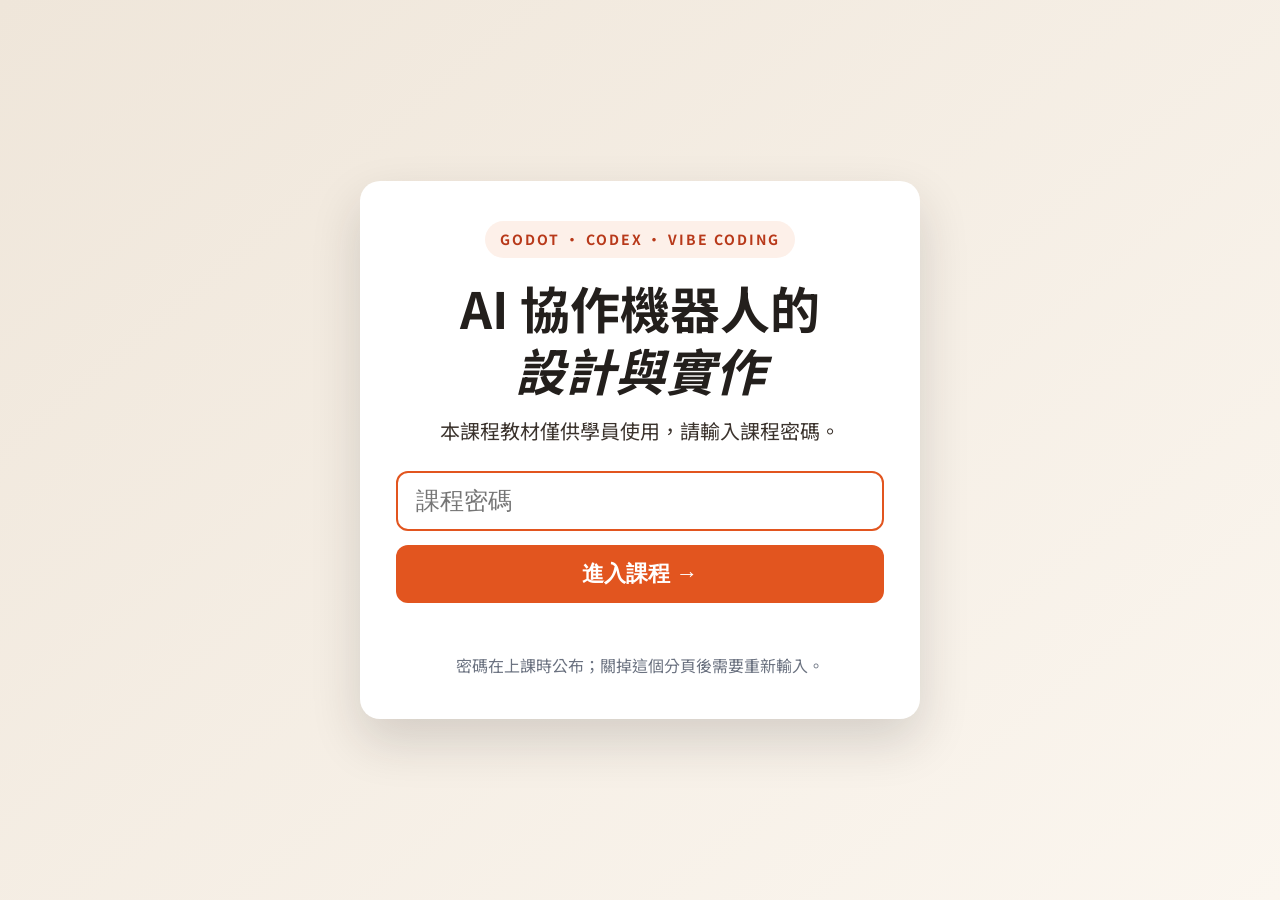
==== commit 1fdcd31c: "fix: faithful site clone with working e-book reader, TOC, copy169 and skill files" ====
--- a/index.html
+++ b/index.html
@@ -29,7 +29,6 @@
 .acts .demo{background:#fff;color:#0f766e;border:1.5px solid #14b8a6}
 .acts .vid{background:#fff;color:#7c3aed;border:1.5px solid #a78bfa}
 .acts .vid:hover{background:#f5f3ff}
-/* 三顆按鈕排同一排（2026-10-11 老師要求）；U00 有四顆，放不下才換行（2026-10-16） */
 .acts{flex-wrap:wrap;gap:8px}
 .acts .btn,.acts .res summary{white-space:nowrap;padding:9px 12px;font-size:clamp(14px,1.05vw,16.5px)}
 .acts>.btn,.acts>.res{flex:0 1 auto;min-width:0}
@@ -47,7 +46,6 @@
 .tvol.soon:hover{transform:none}
 .tvol.soon .pic{background:linear-gradient(140deg,#efe6da,#f8f1e8)}
 a.dl{display:inline-block;margin:4px 10px 4px 0;color:#b93a10;font-weight:700}
-/* 課程亮點（2026-10-16 老師要求：寫亮點、不寫數字、不寫上課方式） */
 .hl{list-style:none;padding:0;margin:6px 0 10px;display:grid;grid-template-columns:repeat(3,1fr);gap:12px}
 @media(max-width:900px){.hl{grid-template-columns:repeat(2,1fr)}}
 @media(max-width:560px){.hl{grid-template-columns:1fr}}
@@ -56,98 +54,76 @@
 </style>
 </head>
 <body>
-<div id="app">
-<div class="ticker"><div class="ticker-track">
-<div class="ticker-group"><a href="#units">U00 認識 Godot 與技能包</a><span class="sep">·</span><a href="#units">U00B Godot 官方範例導覽</a><span class="sep">·</span><a href="#units">U01 一句話生出機器人遊樂場</a><span class="sep">·</span><a href="#units">U02 機器人找路實驗室</a><span class="sep">·</span><a href="#units">U03 倉儲搬運車調度中心</a><span class="sep">·</span><a href="#units">U04 機器人的眼睛</a><span class="sep">·</span><a href="#units">U05 教機器人認東西</a><span class="sep">·</span><a href="#units">U06 座標轉換：畫面點哪、車就到哪</a><span class="sep">·</span></div><div class="ticker-group" aria-hidden="true"><a href="#units">U00 認識 Godot 與技能包</a><span class="sep">·</span><a href="#units">U00B Godot 官方範例導覽</a><span class="sep">·</span><a href="#units">U01 一句話生出機器人遊樂場</a><span class="sep">·</span><a href="#units">U02 機器人找路實驗室</a><span class="sep">·</span><a href="#units">U03 倉儲搬運車調度中心</a><span class="sep">·</span><a href="#units">U04 機器人的眼睛</a><span class="sep">·</span><a href="#units">U05 教機器人認東西</a><span class="sep">·</span><a href="#units">U06 座標轉換：畫面點哪、車就到哪</a><span class="sep">·</span></div>
-</div></div>
-<div class="wrap">
-  <section class="hero">
-    <div>
-      <span class="badge">GODOT · CODEX · VIBE CODING</span>
-      <h1>AI 協作機器人的<br><em>設計與實作</em></h1>
-      <p class="sub2">你負責說，AI 負責寫，機器人負責動</p>
-      <p class="lead">不用買任何硬體。用白話把目標告訴 AI，在 Godot 做出會找路、會看、會抓、會讓人的機器人，
-        匯出網頁版，學生用手機就能玩。</p>
-      <a class="cta" href="#units">挑一個機器人開始 →</a>
-    </div>
-    <div class="hero-art"><img src="assets/hero.jpg" alt="老師對著筆電說出需求，螢幕裡的機器人開始動起來"></div>
-  </section>
+<div id="gate" class="gate" hidden>
+  <form class="gcard" id="gform" autocomplete="off">
+    <span class="badge">GODOT · CODEX · VIBE CODING</span>
+    <h1>AI 協作機器人的<br><em>設計與實作</em></h1>
+    <p class="gsub">本課程教材僅供學員使用，請輸入課程密碼。</p>
+    <input id="gpw" type="password" placeholder="課程密碼" autocomplete="current-password" required>
+    <button type="submit">進入課程 →</button>
+    <p class="gerr" id="gerr" role="alert"></p>
+    <p class="gnote">密碼在上課時公布；關掉這個分頁後需要重新輸入。</p>
+  </form>
+</div>
+<div id="app"></div>
+<div class="gbar" id="gbar" hidden><span id="glvl"></span><button id="gout">🔒 登出</button></div>
+<style>
+.gate{position:fixed;inset:0;display:grid;place-items:center;padding:16px;background:linear-gradient(140deg,#efe6da,#fbf6ef)}
+.gate[hidden],.gbar[hidden]{display:none}
+.gcard{width:min(560px,100%);background:#fff;border-radius:20px;box-shadow:0 22px 50px rgba(35,31,28,.16);padding:40px 36px;text-align:center}
+.gcard h1{font-size:clamp(34px,5vw,50px);line-height:1.25;margin:18px 0 12px}
+.gsub{font-size:20px;color:#3b332d;margin:0 0 22px}
+.gcard input{width:100%;font-size:24px;padding:14px 18px;border:2px solid #d9cfc4;border-radius:12px;box-sizing:border-box}
+.gcard input:focus{outline:none;border-color:var(--accent,#e8531f)}
+.gcard button{width:100%;margin-top:14px;font-size:22px;font-weight:700;padding:14px;border:0;border-radius:12px;background:var(--accent,#e8531f);color:#fff;cursor:pointer}
+.gerr{color:#c0392b;font-size:19px;font-weight:700;min-height:28px;margin:14px 0 0}
+.gnote{color:#6b7280;font-size:16px;margin:6px 0 0}
+.gbar{position:fixed;right:16px;bottom:16px;z-index:50;display:flex;gap:8px;align-items:center;flex-wrap:wrap;justify-content:flex-end}
+.gbar span{background:#fff;border-radius:999px;padding:6px 12px;font-size:14px;color:#5b6472;box-shadow:0 6px 18px rgba(35,31,28,.12)}
+.gbar button{font-size:16px;font-weight:700;padding:9px 16px;border-radius:999px;border:1.5px solid #d9cfc4;background:#fff;cursor:pointer;box-shadow:0 6px 18px rgba(35,31,28,.14)}
+</style>
+<script type="module">
+import { login, logout, session, homeHtml, levelName } from './assets/gate.js';
+const $ = id => document.getElementById(id);
+const next = new URLSearchParams(location.search).get('next');
 
-  <section class="sec" id="units">
-    <h2>從會跑到會想，做出一整隊協作機器人</h2>
-    <p class="sub">路徑規劃、機器視覺、機械手臂、人機協作安全、自駕循跡、AI 大腦——協作機器人最關鍵的技術，全部親手做出來。</p>
-    <ul class="hl">
-      <li><b>🤖 不用買硬體</b>一台電腦就是機器人實驗室，壞了按重來就好</li>
-      <li><b>🧭 真實場景的難題</b>找最短路、多台車不相撞、倉儲調度，都是工廠每天在解的問題</li>
-      <li><b>👁️ 看得見、認得出、抓得準</b>從顏色辨識、教 AI 認東西，到座標換算與機械手臂夾取</li>
-      <li><b>🛡️ 人機協作安全</b>人一靠近就減速、太近就煞停，親眼看見安全規則怎麼保護人</li>
-      <li><b>🧠 接上 AI 大腦</b>一句話指揮手臂，AI 想錯時由程式把關擋下</li>
-      <li><b>📱 做完就能分享</b>每個機器人都能變成網頁，手機掃碼就能玩</li>
-    </ul>
-    <h3 class="cat"><span>第零章</span>開課導讀<small>認識 Godot、技能包和 GitHub 上的好資源</small></h3>
-<div class="mag">
-<div class="tvol"><a class="pic has-img" href="reader.html?u=U00"><span class="tagno">UNIT 00</span><img src="assets/cards/U00.jpg" alt="認識 Godot 與技能包 封面" loading="lazy"></a><div class="body"><div class="no">開課導讀</div><h3><a href="reader.html?u=U00">認識 Godot 與技能包</a></h3><p>下載免安裝的 Godot、跑起 GitHub 上的官方 3D 範例，把 Godot 技能裝進 Codex，第一次用一句話改造遊戲。</p><div class="acts"><a class="btn read" href="reader.html?u=U00">📖 翻開這一本</a><details class="res"><summary>⬇ 資源下載</summary><div class="menu"><a href="code/U00/3d_truck_town.zip" download>📦 官方範例 3d_truck_town</a><a href="code/U00/Godot網頁匯出元件.zip" download>📦 Godot網頁匯出元件</a><a href="code/U00/U00_範例成品.zip" download>📦 範例成品</a><a href="assets/prompt.html?f=code/U00/U00_提示詞.txt" target="_blank" rel="noopener">📝 提示詞（開啟並複製）</a><a href="https://github.com/godotengine/godot/releases/download/4.7.2-stable/Godot_v4.7.2-stable_win64.exe.zip" rel="noopener">🔗 Godot 4.7.2 本體（官方，約 82 MB）</a><a href="https://github.com/haxqer/godot-skill/releases/latest/download/godot.zip" rel="noopener">🔗 Godot 技能包 godot.zip（原作者 haxqer）</a></div></details><a class="btn vid" href="assets/video/U00.mp4" target="_blank" rel="noopener">🎬 教學影片</a><a class="btn vid" href="assets/guide/U00/index.html" target="_blank" rel="noopener">📸 圖解教學</a></div></div></div>
-<div class="tvol"><a class="pic has-img" href="reader.html?u=U00B"><span class="tagno">UNIT 00-B</span><img src="assets/cards/U00B.jpg" alt="Godot 官方範例導覽 封面" loading="lazy"></a><div class="body"><div class="no">開課導讀</div><h3><a href="reader.html?u=U00B">Godot 官方範例導覽</a></h3><p>卡車小鎮之外，官方還有 138 個範例。挑出跟機器人最相關的 26 個：找路、物理、手臂、相機、狀態機，一頁一個，按一下就下載。</p><div class="acts"><a class="btn read" href="reader.html?u=U00B">📖 翻開這一本</a><details class="res"><summary>⬇ 資源下載</summary><div class="menu"><a href="assets/prompt.html?f=code/U00B/U00B_範例清單.txt" target="_blank" rel="noopener">📝 26 個範例下載清單（開啟並複製）</a><a href="https://github.com/godotengine/godot-demo-projects/releases/latest" rel="noopener">🔗 全部 138 個官方範例（官方下載頁）</a></div></details></div></div></div>
-</div>
-<h3 class="cat"><span>第一篇</span>機器人的世界<small>用一句話做出機器人和它的場地，學會找路與避障</small></h3>
-<div class="mag">
-<div class="tvol"><a class="pic has-img" href="reader.html?u=U01"><span class="tagno">UNIT 01</span><img src="assets/cards/U01.jpg" alt="一句話生出機器人遊樂場 封面" loading="lazy"></a><div class="body"><div class="no">機器人的世界</div><h3><a href="reader.html?u=U01">一句話生出機器人遊樂場</a></h3><p>白話告訴 Codex 你要什麼，做出 3D 機器人小車收集能量方塊；一句話換造型、顏色、軌跡和場地，匯出網頁版，全班用手機掃 QR 就能玩。</p><div class="acts"><a class="btn read" href="reader.html?u=U01">📖 翻開這一本</a><details class="res"><summary>⬇ 資源下載</summary><div class="menu"><a href="code/U01/Godot網頁匯出元件.zip" download>📦 Godot網頁匯出元件</a><a href="code/U01/U01_機器人遊樂場_SKILL.zip" download>📦 技能包（交給 Codex 用）</a><a href="code/U01/U01_範例成品.zip" download>📦 範例成品</a><a href="assets/prompt.html?f=code/U01/U01_提示詞.txt" target="_blank" rel="noopener">📝 提示詞（開啟並複製）</a><a href="assets/prompt.html?f=code/U01/U01_改造.txt" target="_blank" rel="noopener">📝 改造（開啟並複製）</a></div></details><a class="btn vid" href="assets/video/U01.mp4" target="_blank" rel="noopener">🎬 教學影片</a><a class="btn vid" href="assets/guide/U01/index.html" target="_blank" rel="noopener">📸 圖解教學</a><a class="btn demo" href="https://u01-robot-playground-aliang.netlify.app" target="_blank" rel="noopener">👀 實品觀摩</a></div></div></div>
-<div class="tvol"><a class="pic has-img" href="reader.html?u=U02"><span class="tagno">UNIT 02</span><img src="assets/cards/U02.jpg" alt="機器人找路實驗室 封面" loading="lazy"></a><div class="body"><div class="no">機器人的世界</div><h3><a href="reader.html?u=U02">機器人找路實驗室</a></h3><p>格子地圖上 A* 和 BFS 同場比賽，自己畫牆、放泥巴，看機器人怎麼繞路找到最短路線。</p><div class="acts"><a class="btn read" href="reader.html?u=U02">📖 翻開這一本</a><details class="res"><summary>⬇ 資源下載</summary><div class="menu"><a href="code/U02/U02_機器人找路實驗室_SKILL.zip" download>📦 技能包（交給 Codex 用）</a><a href="code/U02/U02_範例成品.zip" download>📦 範例成品</a><a href="assets/prompt.html?f=code/U02/U02_提示詞.txt" target="_blank" rel="noopener">📝 提示詞（開啟並複製）</a><a href="assets/prompt.html?f=code/U02/U02_改造.txt" target="_blank" rel="noopener">📝 改造（開啟並複製）</a></div></details><a class="btn vid" href="assets/video/U02.mp4" target="_blank" rel="noopener">🎬 教學影片</a><a class="btn vid" href="assets/guide/U02/index.html" target="_blank" rel="noopener">📸 圖解教學</a><a class="btn demo" href="https://u02-pathfinding-lab-aliang.netlify.app" target="_blank" rel="noopener">👀 實品觀摩</a></div></div></div>
-<div class="tvol"><a class="pic has-img" href="reader.html?u=U03"><span class="tagno">UNIT 03</span><img src="assets/cards/U03.jpg" alt="倉儲搬運車調度中心 封面" loading="lazy"></a><div class="body"><div class="no">機器人的世界</div><h3><a href="reader.html?u=U03">倉儲搬運車調度中心</a></h3><p>多台搬運車同時接單送貨，遇到移動障礙即時重新規劃、互相讓路。</p><div class="acts"><a class="btn read" href="reader.html?u=U03">📖 翻開這一本</a><details class="res"><summary>⬇ 資源下載</summary><div class="menu"><a href="code/U03/U03_倉儲搬運車調度中心_SKILL.zip" download>📦 技能包（交給 Codex 用）</a><a href="code/U03/U03_範例成品.zip" download>📦 範例成品</a><a href="assets/prompt.html?f=code/U03/U03_提示詞.txt" target="_blank" rel="noopener">📝 提示詞（開啟並複製）</a><a href="assets/prompt.html?f=code/U03/U03_改造.txt" target="_blank" rel="noopener">📝 改造（開啟並複製）</a></div></details><a class="btn vid" href="assets/video/U03.mp4" target="_blank" rel="noopener">🎬 教學影片</a><a class="btn vid" href="assets/guide/U03/index.html" target="_blank" rel="noopener">📸 圖解教學</a><a class="btn demo" href="https://u03-warehouse-fleet-aliang.netlify.app" target="_blank" rel="noopener">👀 實品觀摩</a></div></div></div>
-</div>
-<h3 class="cat"><span>第二篇</span>機器人的眼睛<small>讓機器人看見、認得、算出東西在哪裡</small></h3>
-<div class="mag">
-<div class="tvol"><a class="pic has-img" href="reader.html?u=U04"><span class="tagno">UNIT 04</span><img src="assets/cards/U04.jpg" alt="機器人的眼睛 封面" loading="lazy"></a><div class="body"><div class="no">機器人的眼睛</div><h3><a href="reader.html?u=U04">機器人的眼睛</a></h3><p>機器人頭上的相機畫面即時顯示，找出紅綠藍物件並框起來。</p><div class="acts"><a class="btn read" href="reader.html?u=U04">📖 翻開這一本</a><details class="res"><summary>⬇ 資源下載</summary><div class="menu"><a href="code/U04/U04_機器人的眼睛_SKILL.zip" download>📦 技能包（交給 Codex 用）</a><a href="code/U04/U04_範例成品.zip" download>📦 範例成品</a><a href="assets/prompt.html?f=code/U04/U04_提示詞.txt" target="_blank" rel="noopener">📝 提示詞（開啟並複製）</a><a href="assets/prompt.html?f=code/U04/U04_改造.txt" target="_blank" rel="noopener">📝 改造（開啟並複製）</a></div></details><a class="btn vid" href="assets/video/U04.mp4" target="_blank" rel="noopener">🎬 教學影片</a><a class="btn vid" href="assets/guide/U04/index.html" target="_blank" rel="noopener">📸 圖解教學</a><a class="btn demo" href="https://u04-robot-vision-aliang.netlify.app" target="_blank" rel="noopener">👀 實品觀摩</a></div></div></div>
-<div class="tvol"><a class="pic has-img" href="reader.html?u=U05"><span class="tagno">UNIT 05</span><img src="assets/cards/U05.jpg" alt="教機器人認東西 封面" loading="lazy"></a><div class="body"><div class="no">機器人的眼睛</div><h3><a href="reader.html?u=U05">教機器人認東西</a></h3><p>現場拍樣本、現場訓練，機器人學會分辨新物件並顯示信心值。</p><div class="acts"><a class="btn read" href="reader.html?u=U05">📖 翻開這一本</a><details class="res"><summary>⬇ 資源下載</summary><div class="menu"><a href="code/U05/U05_教機器人認東西_SKILL.zip" download>📦 技能包（交給 Codex 用）</a><a href="code/U05/U05_範例成品.zip" download>📦 範例成品</a><a href="assets/prompt.html?f=code/U05/U05_提示詞.txt" target="_blank" rel="noopener">📝 提示詞（開啟並複製）</a><a href="assets/prompt.html?f=code/U05/U05_改造.txt" target="_blank" rel="noopener">📝 改造（開啟並複製）</a></div></details><a class="btn vid" href="assets/video/U05.mp4" target="_blank" rel="noopener">🎬 教學影片</a><a class="btn vid" href="assets/guide/U05/index.html" target="_blank" rel="noopener">📸 圖解教學</a><a class="btn demo" href="https://u05-teach-robot-aliang.netlify.app" target="_blank" rel="noopener">👀 實品觀摩</a></div></div></div>
-<div class="tvol"><a class="pic has-img" href="reader.html?u=U06"><span class="tagno">UNIT 06</span><img src="assets/cards/U06.jpg" alt="座標轉換：畫面點哪、車就到哪 封面" loading="lazy"></a><div class="body"><div class="no">機器人的眼睛</div><h3><a href="reader.html?u=U06">座標轉換：畫面點哪、車就到哪</a></h3><p>點相機畫面，算出地面真實位置，小車自己開過去，誤差一目了然。</p><div class="acts"><a class="btn read" href="reader.html?u=U06">📖 翻開這一本</a><details class="res"><summary>⬇ 資源下載</summary><div class="menu"><a href="code/U06/U06_座標轉換_SKILL.zip" download>📦 技能包（交給 Codex 用）</a><a href="code/U06/U06_範例成品.zip" download>📦 範例成品</a><a href="assets/prompt.html?f=code/U06/U06_提示詞.txt" target="_blank" rel="noopener">📝 提示詞（開啟並複製）</a><a href="assets/prompt.html?f=code/U06/U06_改造.txt" target="_blank" rel="noopener">📝 改造（開啟並複製）</a></div></details><a class="btn vid" href="assets/video/U06.mp4" target="_blank" rel="noopener">🎬 教學影片</a><a class="btn vid" href="assets/guide/U06/index.html" target="_blank" rel="noopener">📸 圖解教學</a><a class="btn demo" href="https://u06-coordinate-aliang.netlify.app" target="_blank" rel="noopener">👀 實品觀摩</a></div></div></div>
-</div>
-<div class="tipbar" id="howto"><span>💡</span><span><b>閱讀器怎麼用：</b>下方按鈕可以翻頁、縮放、跳章節，
-      也能直接在書頁上畫線做筆記。提示詞旁邊的「複製」按鈕可以一鍵複製；右邊的「程式碼」按鈕可以看技能包內容。</span></div>
-  </section>
+async function show(s){
+  if (next && /^reader\.html\?u=[A-Za-z0-9]+$/.test(next)){ location.replace(next); return; }
+  $('app').innerHTML = await homeHtml(s);
+  $('gate').hidden = true; $('gbar').hidden = false;
+  $('glvl').textContent = '目前權限：' + levelName(s.lvl);
+  document.addEventListener('click', e => {
+    document.querySelectorAll('details.res[open]').forEach(d => { if (!d.contains(e.target)) d.open = false; });
+  });
+  if (location.hash){ const t = document.querySelector(location.hash); if (t) t.scrollIntoView(); }
+}
 
-  <section class="sec">
-    <h2>上課前先準備好</h2>
-    <p class="sub">這幾件事在家裡先做完，課堂上才不會卡在安裝。</p>
-    <nav class="toc">
-      <div class="row"><span class="ch">1</span><span><span class="nm">練習資料夾</span>
-        <div class="ds">建立一個 <code>AI機器人實作</code> 資料夾（本課程示範放在 F 槽），每個單元在裡面開一個子資料夾</div></span></div>
-      <div class="row"><span class="ch">2</span><span><span class="nm">Godot 4.7（免安裝）</span>
-        <div class="ds">到 godotengine.org 下載 Windows 版，解壓縮到 <code>AI機器人實作\Godot</code></div></span></div>
-      <div class="row"><span class="ch">3</span><span><span class="nm">Godot 網頁匯出元件</span>
-        <div class="ds">下載本站的「Godot網頁匯出元件.zip」，解壓縮到同一個 Godot 資料夾（做網頁版會用到）</div></span></div>
-      <div class="row"><span class="ch">4</span><span><span class="nm">Codex</span>
-        <div class="ds">用自己的 ChatGPT 帳號登入 Codex（桌面版或終端機版都可以）</div></span></div>
-    </nav>
-  </section>
-</div>
-<footer>
-  <div class="wrap">
-    <div class="au-label">關於作者</div>
-    <p class="au-name">阿亮老師 · 曾慶良</p>
-    <p class="au-desc">新興科技推廣中心主任。專注於把 AI 工具帶進教學現場，讓不寫程式的人也能做出自己需要的工具。</p>
-    <div class="license">
-      <p class="lic-t">© 阿亮老師（曾慶良）版權所有</p>
-      <p class="fs">本課程教材僅供「阿亮老師課程學員」學習使用。</p>
-      <p class="warn">禁止修改內容 · 禁止轉傳散布 · 禁止商業使用</p>
-    </div>
-  </div>
-</footer>
-</div>
-<script>
-document.addEventListener('click', e => {
-  document.querySelectorAll('details.res[open]').forEach(d => { if (!d.contains(e.target)) d.open = false; });
-});
-if (location.hash){ const t = document.querySelector(location.hash); if (t) t.scrollIntoView(); }
-</script>
+$('gout').onclick = () => { logout(); location.href = 'index.html'; };
 
-<script>
-try {
-  sessionStorage.setItem('cobotgate2', JSON.stringify({
-    lvl: 'student',
-    keys: { s: 'b95983cb4ae3b8509b3010fdad87de53be16f431e3d330e1722132cb2c0ad878' },
-    label: '學員（今天的夥伴）'
-  }));
-} catch(_) {}
+$('gform').onsubmit = async e => {
+  e.preventDefault();
+  $('gerr').textContent = '';
+  try{
+    const pw = $('gpw').value.trim();
+    const lvl = await login(pw);
+    if (!lvl){
+      $('gerr').textContent = '密碼錯誤，請輸入課程密碼：@godot-cobot';
+      $('gpw').select();
+      return;
+    }
+    show(await session());
+  }catch(err){
+    $('gerr').textContent = '驗證異常：' + err.message;
+  }
+};
+
+const s = await session();
+if (s) {
+  show(s);
+} else {
+  $('gate').hidden = false;
+  $('gpw').focus();
+}
 </script>
 </body>
 </html>
